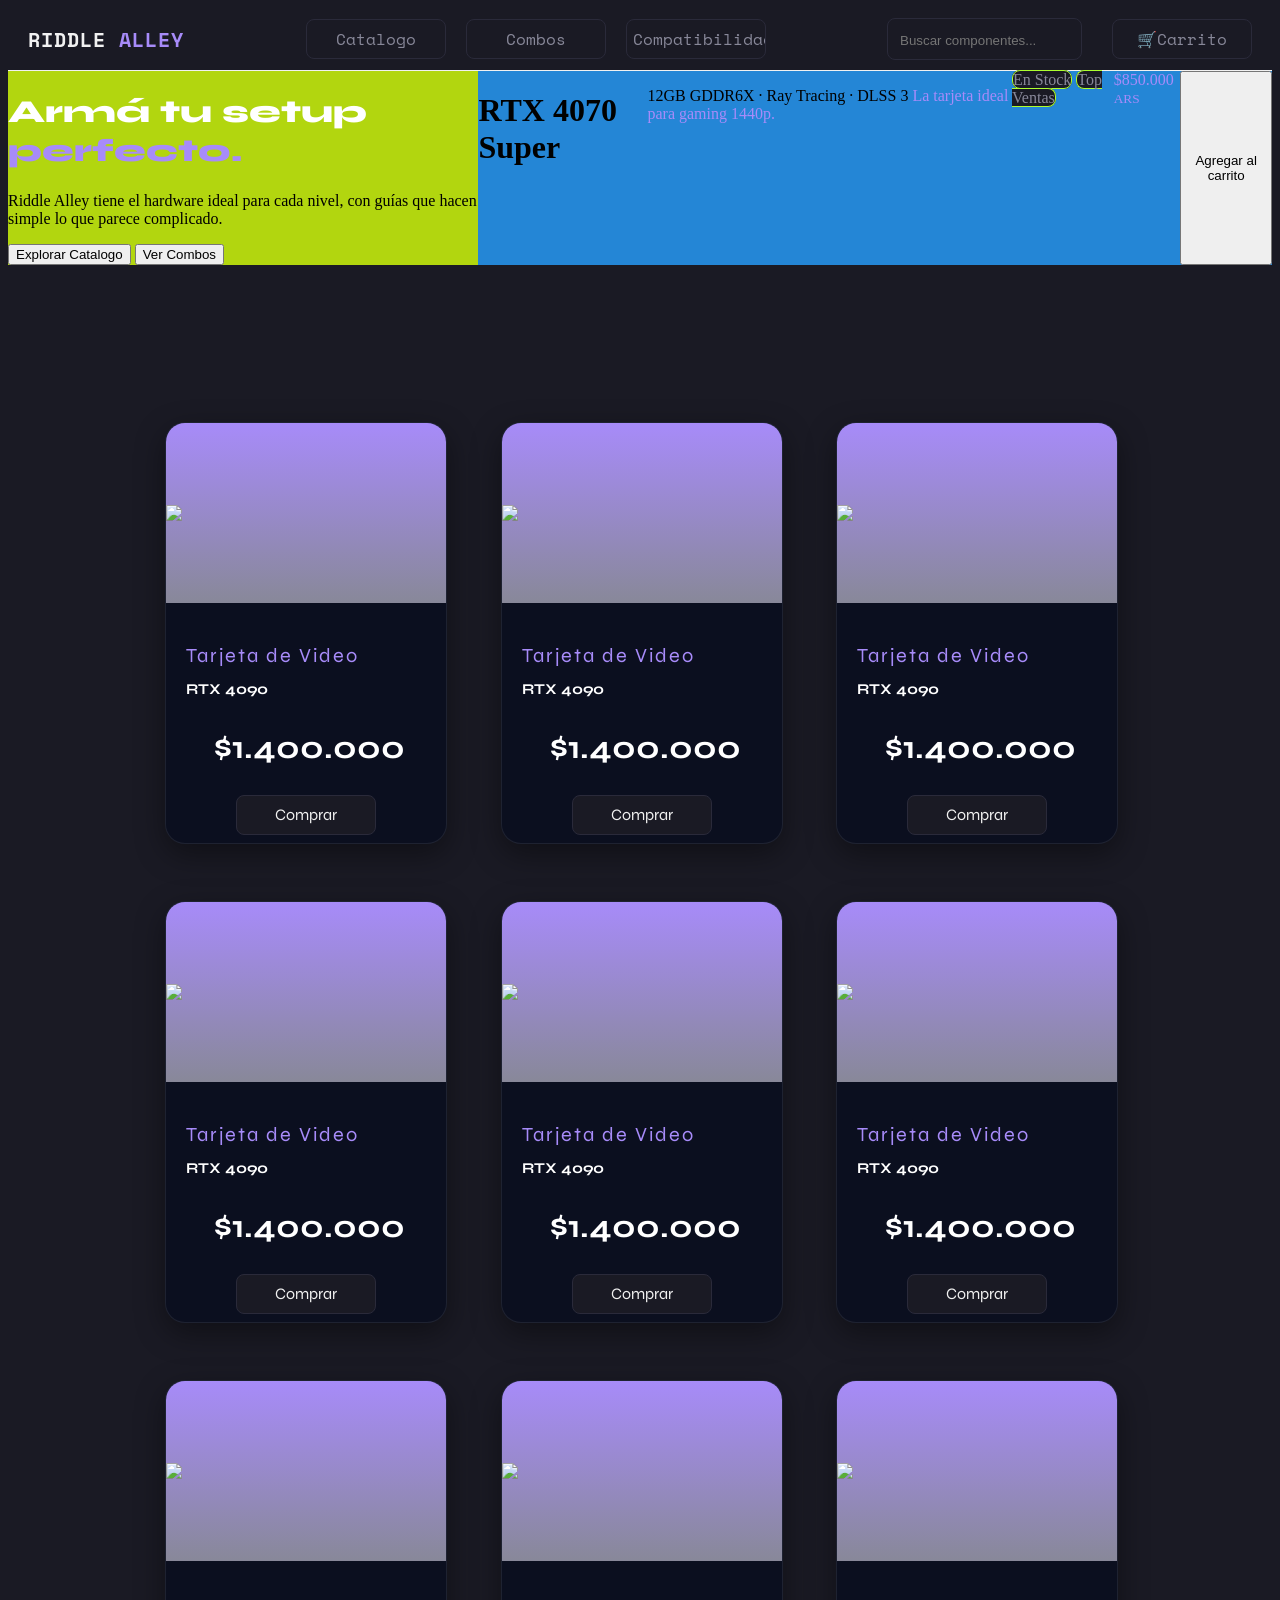
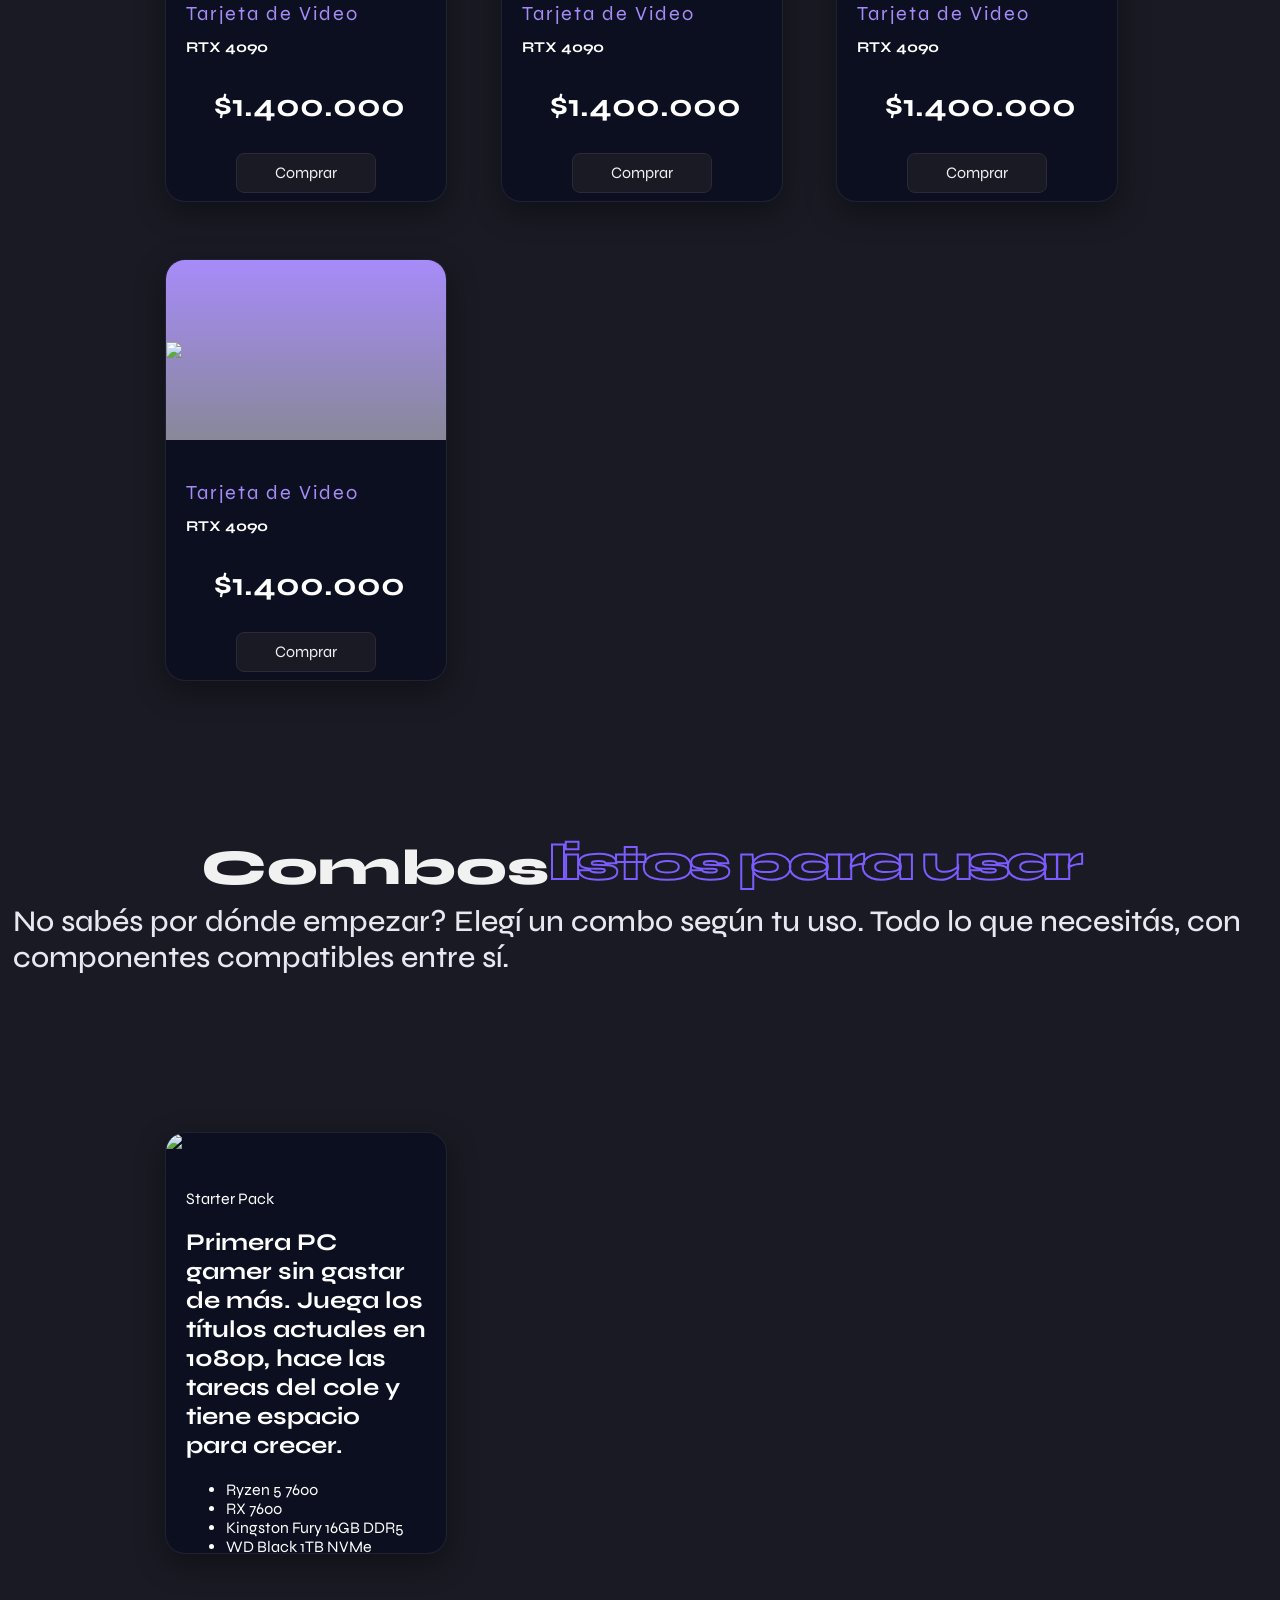
==== index.html @ aa076fbc "Add files via upload" ====
<!DOCTYPE html>
<html lang="en">
<head>
    <meta charset="UTF-8">
    <meta name="viewport" content="width=device-width, initial-scale=1.0">
    <link rel="stylesheet" href="estilos/styles.css">
    <link rel="preconnect" href="https://fonts.googleapis.com">
    <link href="https://fonts.googleapis.com/css2?family=Space+Mono:ital,wght@0,400;0,700;1,400&family=Syne:wght@400;600;700;800&display=swap" rel="stylesheet">
    <title>Riddle Alley</title>
</head>
<body>

<!--LOGO Y NAV BAR-->
<header class="nav-container">
        <div class="logo-container">
            RIDDLE <span>ALLEY</span>
        </div>

<div class="categorias-container">
        <div class="categorias">
            <input type="button" value="Catalogo">
        </div>

        <div class="categorias">
                <input type="button" value="Combos">     
        </div>

        <div class="categorias">
                <input type="button" value="Compatibilidad">     
        </div>
</div>

<div class="nav-right">
        <div class="nav-search">
            <form role="search">
            <input type="search" placeholder="Buscar componentes...">
            </form>  
        </div>
        <button class="carrito-btn">🛒Carrito</button>      
</div>
</header> 


<!--HERO Section-->

<div class="hero-section">
    <div class="texto-izquierda"> 
        <h1>Armá tu setup <span class="transparent">perfecto.</span></h1>
        <p>Riddle Alley tiene el hardware ideal para cada nivel, con guías que hacen simple lo que parece complicado. </p>
        <button>Explorar Catalogo</button>
        <button>Ver Combos</button>
    </div>

    <div class="productos-destacados">
        <h1>RTX 4070 Super</h1>
        <p>12GB GDDR6X · Ray Tracing · DLSS 3
            <span>La tarjeta ideal para gaming 1440p.</span></p>

        <div class="chip-product">
            <span class="chip-verde">En Stock</span>
            <span class="chip-verde">Top Ventas</span>
        </div>

        <div class="precio-tag">
                <span>$850.000 <small>ARS</small>
                </span>
        </div>
        <button>Agregar al carrito</button>
    </div>
</div>


<!--productos-->

<div class="grid">

    <div class="tarjetas"> 
        <div class="product-image"> 
            <img src="../Proyecto frontend/img/unsplashprueba.jpg">
        </div>

        <div class="info">
            <p class="categoria">Tarjeta de Video</p>
            <h2 class="titulo">RTX 4090</h2>
            <p class="precio">$1.400.000</p>
            <div class="btn">
            <button class="comprar">Comprar</button>
            </div>
        </div>
    </div>

     <div class="tarjetas"> 
        <div class="product-image"> 
            <img src="../Proyecto frontend/img/unsplashprueba.jpg">
        </div>

        <div class="info">
            <p class="categoria">Tarjeta de Video</p>
            <h2 class="titulo">RTX 4090</h2>
            <p class="precio">$1.400.000</p>
            <div class="btn">
            <button class="comprar">Comprar</button>
            </div>
        </div>
    </div>

    <div class="tarjetas"> 
        <div class="product-image"> 
            <img src="../Proyecto frontend/img/unsplashprueba.jpg">
        </div>

        <div class="info">
            <p class="categoria">Tarjeta de Video</p>
            <h2 class="titulo">RTX 4090</h2>
            <p class="precio">$1.400.000</p>
            <div class="btn">
            <button class="comprar">Comprar</button>
            </div>
        </div>
    </div>

        <div class="tarjetas"> 
        <div class="product-image"> 
            <img src="../Proyecto frontend/img/unsplashprueba.jpg">
        </div>

        <div class="info">
            <p class="categoria">Tarjeta de Video</p>
            <h2 class="titulo">RTX 4090</h2>
            <p class="precio">$1.400.000</p>
            <div class="btn">
            <button class="comprar">Comprar</button>
            </div>
        </div>
    </div>


        <div class="tarjetas"> 
        <div class="product-image"> 
            <img src="../Proyecto frontend/img/unsplashprueba.jpg">
        </div>

        <div class="info">
            <p class="categoria">Tarjeta de Video</p>
            <h2 class="titulo">RTX 4090</h2>
            <p class="precio">$1.400.000</p>
            <div class="btn">
            <button class="comprar">Comprar</button>
            </div>
        </div>
    </div>

        <div class="tarjetas"> 
        <div class="product-image"> 
            <img src="../Proyecto frontend/img/unsplashprueba.jpg">
        </div>

        <div class="info">
            <p class="categoria">Tarjeta de Video</p>
            <h2 class="titulo">RTX 4090</h2>
            <p class="precio">$1.400.000</p>
            <div class="btn">
            <button class="comprar">Comprar</button>
            </div>
        </div>
    </div>

        <div class="tarjetas"> 
        <div class="product-image"> 
            <img src="../Proyecto frontend/img/unsplashprueba.jpg">
        </div>

        <div class="info">
            <p class="categoria">Tarjeta de Video</p>
            <h2 class="titulo">RTX 4090</h2>
            <p class="precio">$1.400.000</p>
            <div class="btn">
            <button class="comprar">Comprar</button>
            </div>
        </div>
    </div>

        <div class="tarjetas"> 
        <div class="product-image"> 
            <img src="../Proyecto frontend/img/unsplashprueba.jpg">
        </div>

        <div class="info">
            <p class="categoria">Tarjeta de Video</p>
            <h2 class="titulo">RTX 4090</h2>
            <p class="precio">$1.400.000</p>
            <div class="btn">
            <button class="comprar">Comprar</button>
            </div>
        </div>
    </div>

        <div class="tarjetas"> 
        <div class="product-image"> 
            <img src="../Proyecto frontend/img/unsplashprueba.jpg">
        </div>

        <div class="info">
            <p class="categoria">Tarjeta de Video</p>
            <h2 class="titulo">RTX 4090</h2>
            <p class="precio">$1.400.000</p>
            <div class="btn">
            <button class="comprar">Comprar</button>
            </div>
        </div>
    </div>


        <div class="tarjetas"> 
        <div class="product-image"> 
            <img src="../Proyecto frontend/img/unsplashprueba.jpg">
        </div>

        <div class="info">
            <p class="categoria">Tarjeta de Video</p>
            <h2 class="titulo">RTX 4090</h2>
            <p class="precio">$1.400.000</p>
            <div class="btn">
            <button class="comprar">Comprar</button>
            </div>
        </div>
    </div>
</div>

<!--COMBOS-->
<div class="combos-desc">Combos <p class="transparente"> listos para usar </p></div>
        <p class="desc">No sabés por dónde empezar? Elegí un combo según tu uso. Todo lo que necesitás, con componentes compatibles entre sí. </p></div>














<grid class="grid-combos">

<div class="tarjeta-combos">
    
    
    <div class="tarjetas"> 
        <div class="icono"> 
            <img src="../Proyecto frontend/img/unsplashprueba.jpg">
        </div>

        <div class="info">
            <p class="Pack">Starter Pack</p>
            <h2 class="desc-pack">Primera PC gamer sin gastar de más. Juega los títulos actuales en 1080p, hace las tareas del cole y tiene espacio para crecer.</h2>
            <ul class="desc-combo"> 
                <li>Ryzen 5 7600</li>
                <li>RX 7600</li>
                <li>Kingston Fury 16GB DDR5</li>
                <li>WD Black 1TB NVMe</li>
            </ul>
            <p class="precio">$670.000></p>
            <div class="btn">
            <button class="comprar">Comprar</button>
            </div>
        </div>
    </div>

</div>











</grid>



</body>
</html>
---- estilos/styles.css ----
:root{ 
    --fondo: #1a1a24;
    --color-primario: #a78bf9;
    --color-secundario: #f1f1f1;
    --text: #e8e8f0;
    --text-secundario: #888899;
    --font-family: font-family: 'Space Mono', monospace;
    --bordes: #2a2a3a;
}

@import url('https://fonts.googleapis.com/css2?family=Raleway:ital,wght@0,100..900;1,100..900&family=Syne:wght@800&display=swap');


body {
    background-color: var(--fondo);

}

/*LOGO Y NAV BAR */

header {    
    border-bottom: 0.5px solid var(--color-secundario);
}


.nav-container{
    display:flex;
    background-color: var(--fondo);
    justify-content: space-between;
    align-items: center;
    padding: 10px 20px;
    font-family: 'Space Mono', monospace;

}

.logo-container {
    font-family: 'Space Mono', monospace;
    color:var(--color-secundario);
    font-size: 20px;
    font-weight: 700;
    letter-spacing: 0.05em;
}
span{
    color: var(--color-primario);
}

.nav-right{
    display: flex;
    justify-content: space-around; 
    align-items: center;
    gap: 30px
}
.nav-search {
    display: flex;
    align-items: center;
    gap: 8px;
    background: var(--fondo);
    border: 1px solid var(--bordes);
    border-radius: 8px;
    padding: 8px 10px;
}

.nav-search input{
    background:  var(--fondo);
    color: var(--color-secundario);
    outline: none;
    border: none;
}

.nav-search:hover{ 
    border: 1px solid var(--color-primario);
}

.carrito-btn{
    background: var(--fondo);
    border: 1px solid var(--bordes);
    color: var(--text-secundario);
    border-radius: 8px;
    font: var(--font-family);
    width: 140px;
    height: 40px;
}

.carrito-btn:hover{
    border: 1px solid var(--color-primario);
}

.nav-search .carrito-btn {
    display: flex;
    justify-content: space-around; 
    align-items: center;
    gap: 50px;
    margin: 20px;
    flex-wrap: wrap;
    font-size: 20px;
    font-family: 'Franklin Gothic Medium', 'Arial Narrow', Arial, sans-serif;
}

/*CATEGORIAS*/

.categorias-container{
    display: flex;
    gap: 20px;
    justify-content: center;
    width: 30px;
}

.categorias input{
    background: var(--fondo);
    border: 1px solid var(--bordes);
    color: var(--text-secundario);
    border-radius: 8px;
    font: var(--font-family);
    width: 140px;
    height: 40px;
}

.categorias input:hover{ 
    border: 0.5px solid var(--color-primario);
    border-radius: 8px;
}


/*HERO*/
.hero-section{
    display:flex;

}

.texto-izquierda{
    background-color: rgb(178, 214, 15);
    width: 50%;
}

.texto-izquierda h1{ 
    font-family: "syne", sans-serif;
    color: white;
    font-weight: 800;
    font-style: normal;
}


.transparent{
    color: var(--color-primario);
}



.productos-destacados{
    display:flex;
    justify-content: flex-end;
    background-color: rgb(36, 134, 214);
}

.chip-verde{
    border: 1px solid greenyellow;
    background: var(--fondo);
    color: var(--text-secundario);
    border-radius: 8px;
    font: var(--font-family);
    width: 140px;
    height: 40px;

 }



/*PRODUCTOS*/

.grid{
    display: grid;
    grid-template-columns: repeat(auto-fill, minmax(260px, 1fr));
    gap: 57px;
     margin: 140px;
  padding: 17px;
    font-family:  "syne", sans-serif; 
}


.tarjetas {
    width: 280px;
    height: 420px;
    background: #0b0f1f;
    border-radius: 20px;
    overflow: hidden;
    position: relative;
    border: 1px solid rgba(255,255,255,0.08);
    box-shadow: 0 10px 30px rgba(0,0,0,0.4);
}


.product-image {
width: 100%;
    height: 180px;
    display: flex;
    justify-content: center;
    align-items: center;
    background: linear-gradient(to bottom, #a78bf9, #888899);
}

.product-image img {
    width: 400px;
    height: auto;
    object-fit: contain;
    display: block;
}


.info {
    padding: 20px;
    color: white;
}

.categoria {
    font-size: 20px;
    letter-spacing: 2px;
    color: var(--color-primario);
    margin-bottom: 10px;

}

.titulo {
    margin-bottom: 20px;
    font-size: 15px;
  font-weight: 700;
  margin-bottom: 6px;
  line-height: 1.3;
}

.precio {
    font-size: 32px;
    font-weight: bold;
    margin: 28px;
}

.categoria input{  
    display: flex;
    justify-content: center; 
    align-items: center;
    width: 140px;
    height: 40px;
}

.btn{
    display: flex;
    justify-content: center;
}

.comprar{
    background: var(--fondo);
    border: 1px solid var(--bordes);
    color: var(--color-secundario);
    border-radius: 8px;
    font: var(--font-family);
    width: 140px;
    height: 40px;
}

.comprar:hover {
     border: 1px solid var(--color-primario);
     font-size: 20px;
}


/*COMBOS*/

.combos-desc{
    display: flex;
   justify-content: center;
    color: var(--color-secundario);
    font-family: "syne", sans-serif;
    font-weight: 800;
    font-size: 50px;

}

.transparente{
text-transform: lowercase;
    color: transparent; /* relleno transparente */
    -webkit-text-stroke: 2px #7c5cff; /* borde */
    letter-spacing: -4px;
    line-height: 1;
    margin: 0;

}

.desc{
   display: flex;
   justify-content: left;
   margin: 5px;
    color: var(--text);
    font-family: "syne", sans-serif;
    font-weight: 500;
    font-size: 30px;  
}



.grid-combos {
    display: grid;
    grid-template-columns: repeat(auto-fill, minmax(260px, 1fr));
    gap: 57px;
    margin: 140px;
    padding: 17px;
    font-family:  "syne", sans-serif; 
}


.tarjetas-combos{
    display: grid;
    grid-template-columns: repeat(auto-fill, minmax(260px, 1fr));
    gap: 57px;
    margin: 140px;
     padding: 17px;
    font-family:  "syne", sans-serif; 
}

.tarjetas{
        width: 280px;
    height: 420px;
    background: #0b0f1f;
    border-radius: 20px;
    overflow: hidden;
    position: relative;
    border: 1px solid rgba(255,255,255,0.08);
    box-shadow: 0 10px 30px rgba(0,0,0,0.4);
}
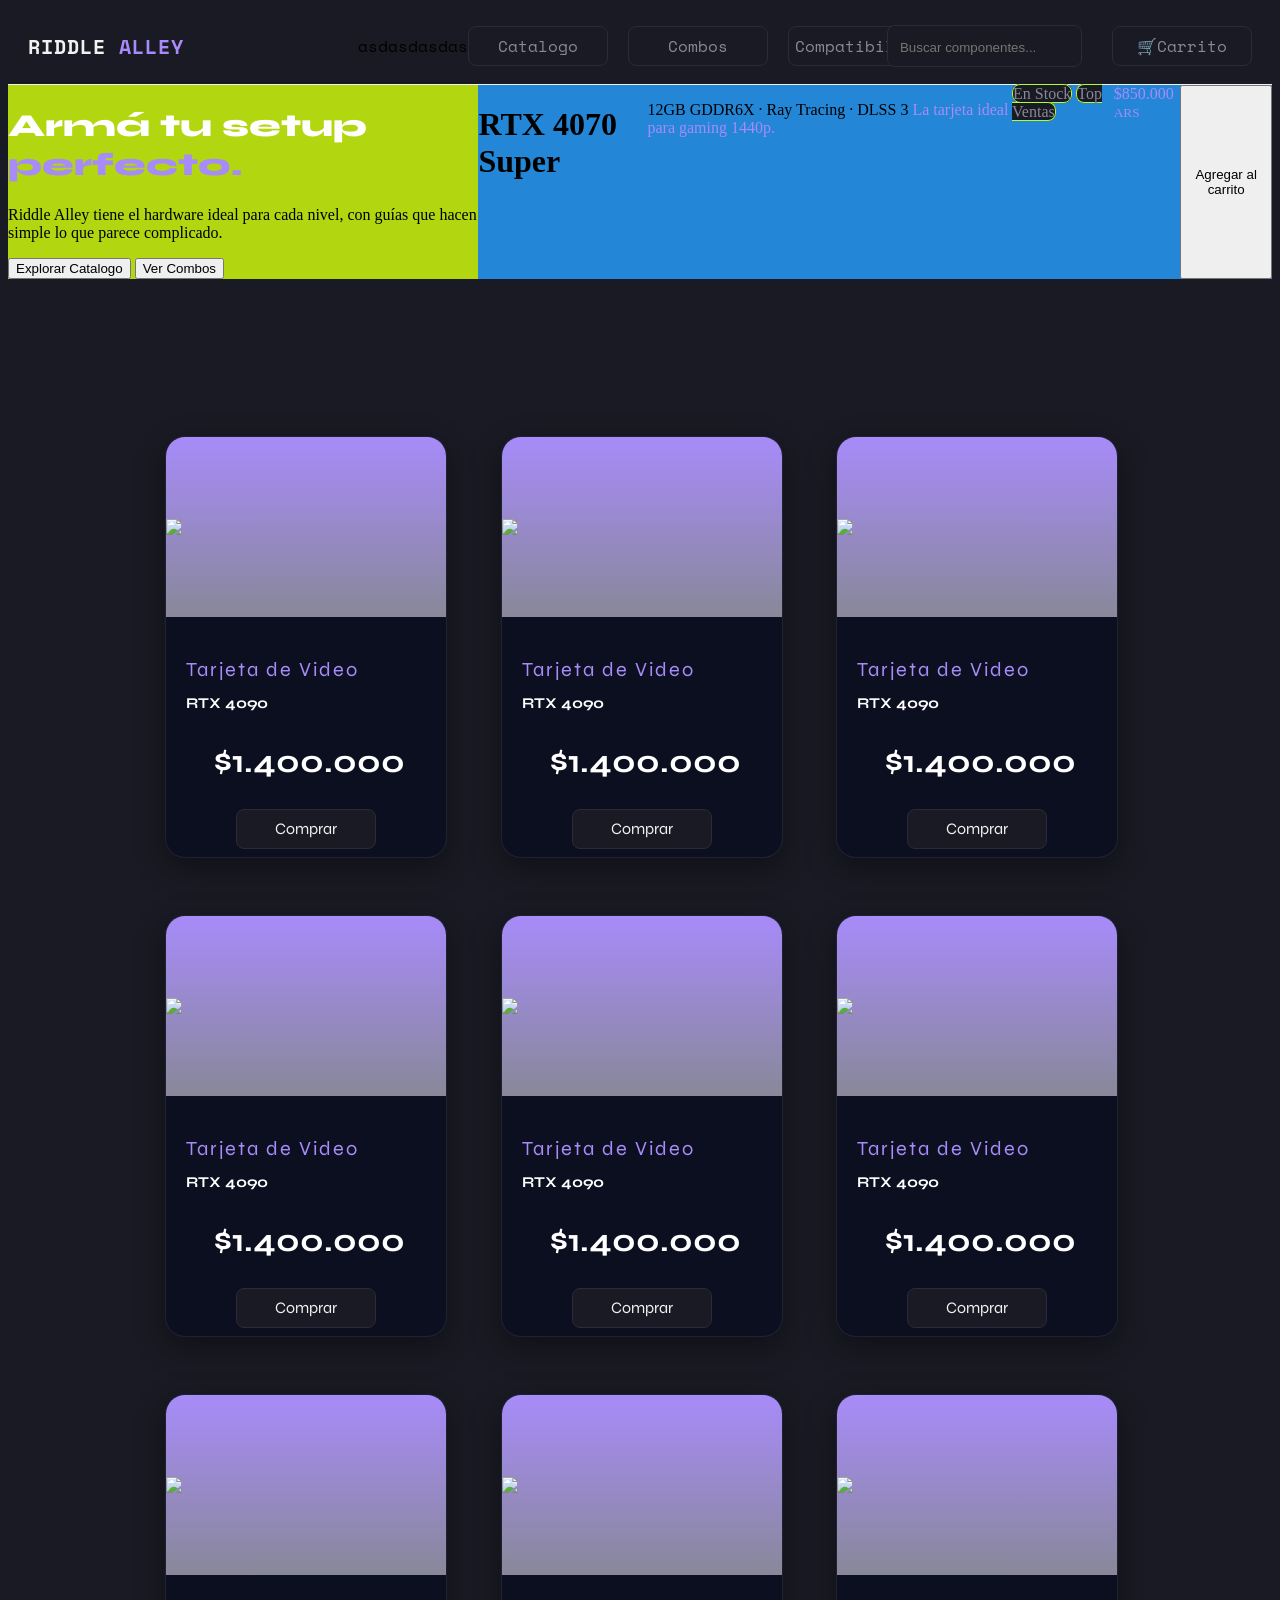
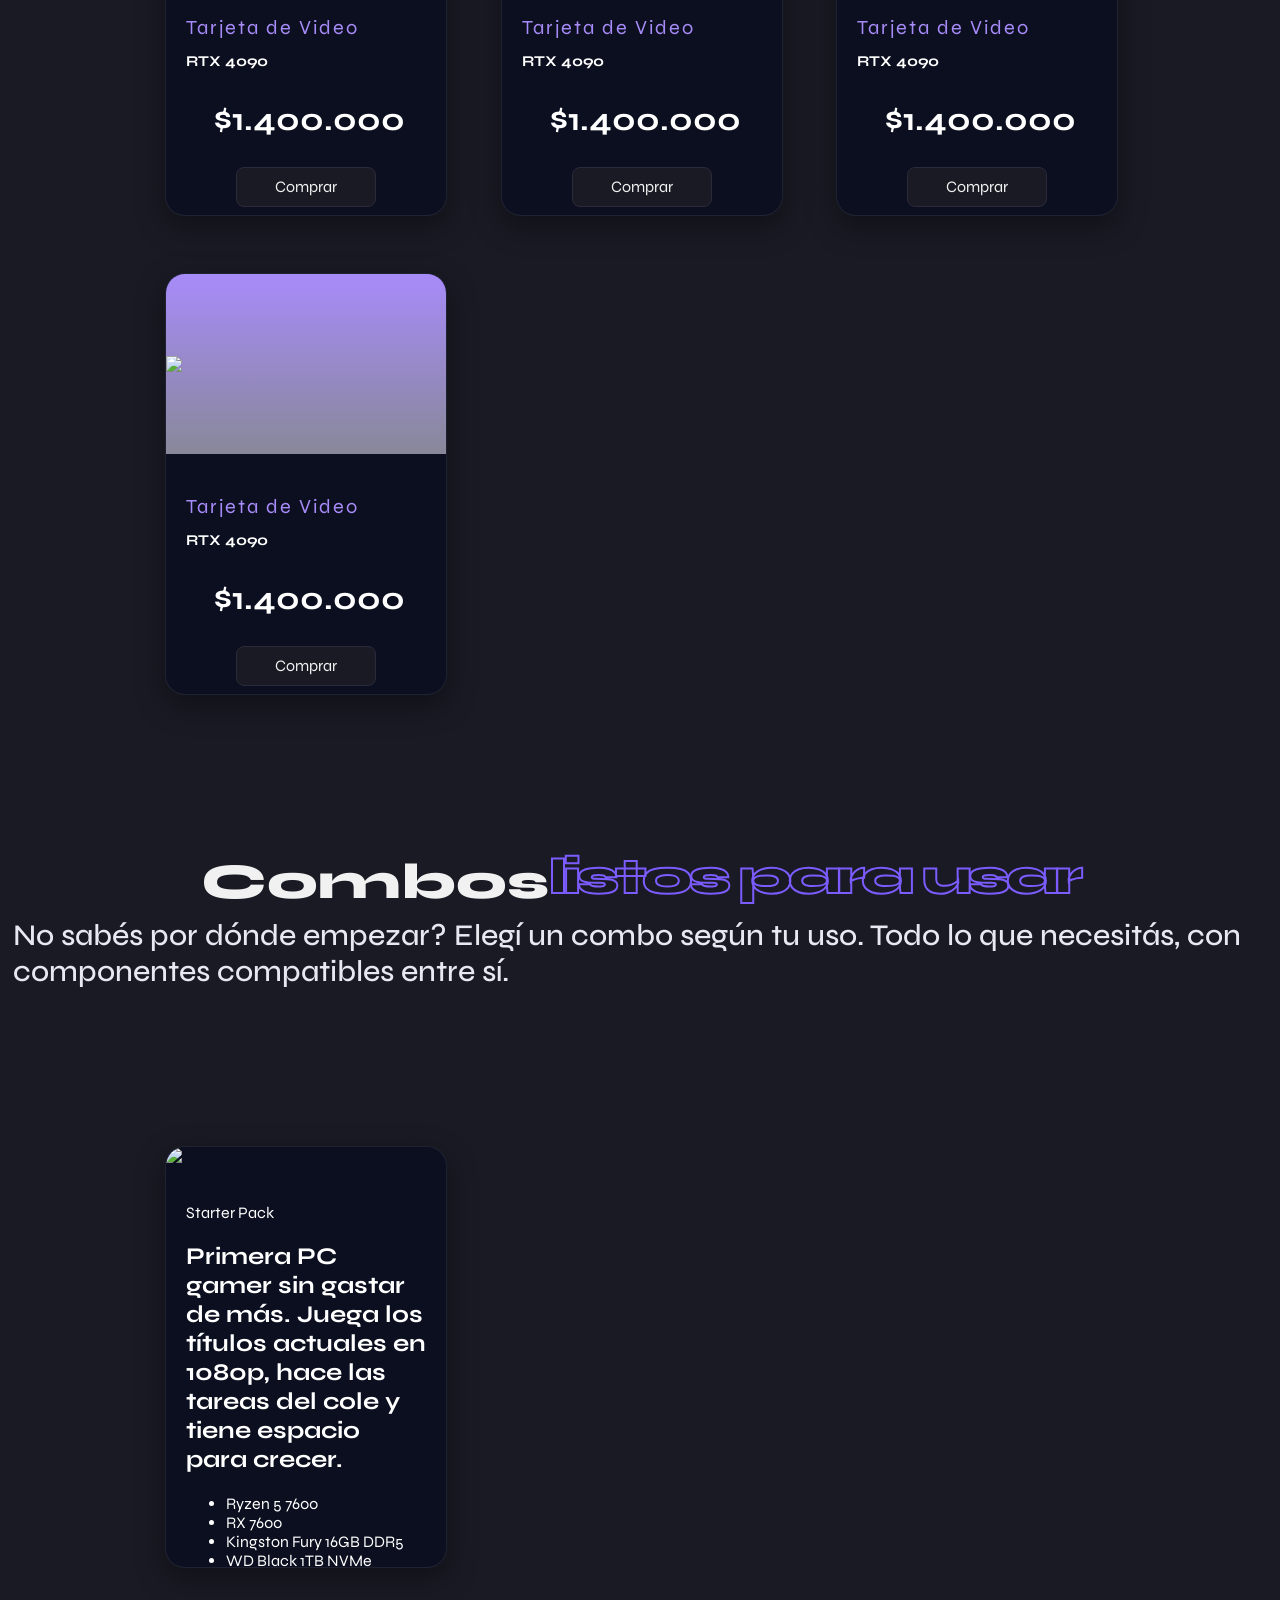
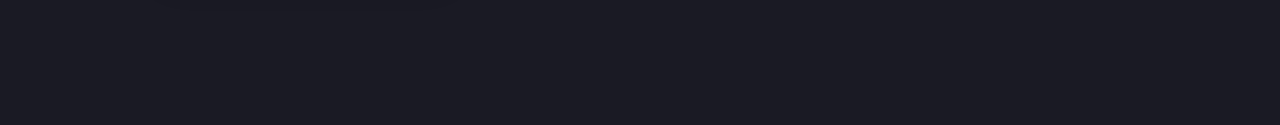
==== commit 39187aa8: "se modifico index.html 9-may" ====
--- a/index.html
+++ b/index.html
@@ -15,7 +15,7 @@
         <div class="logo-container">
             RIDDLE <span>ALLEY</span>
         </div>
-
+<p>asdasdasdasdasd</p>
 <div class="categorias-container">
         <div class="categorias">
             <input type="button" value="Catalogo">
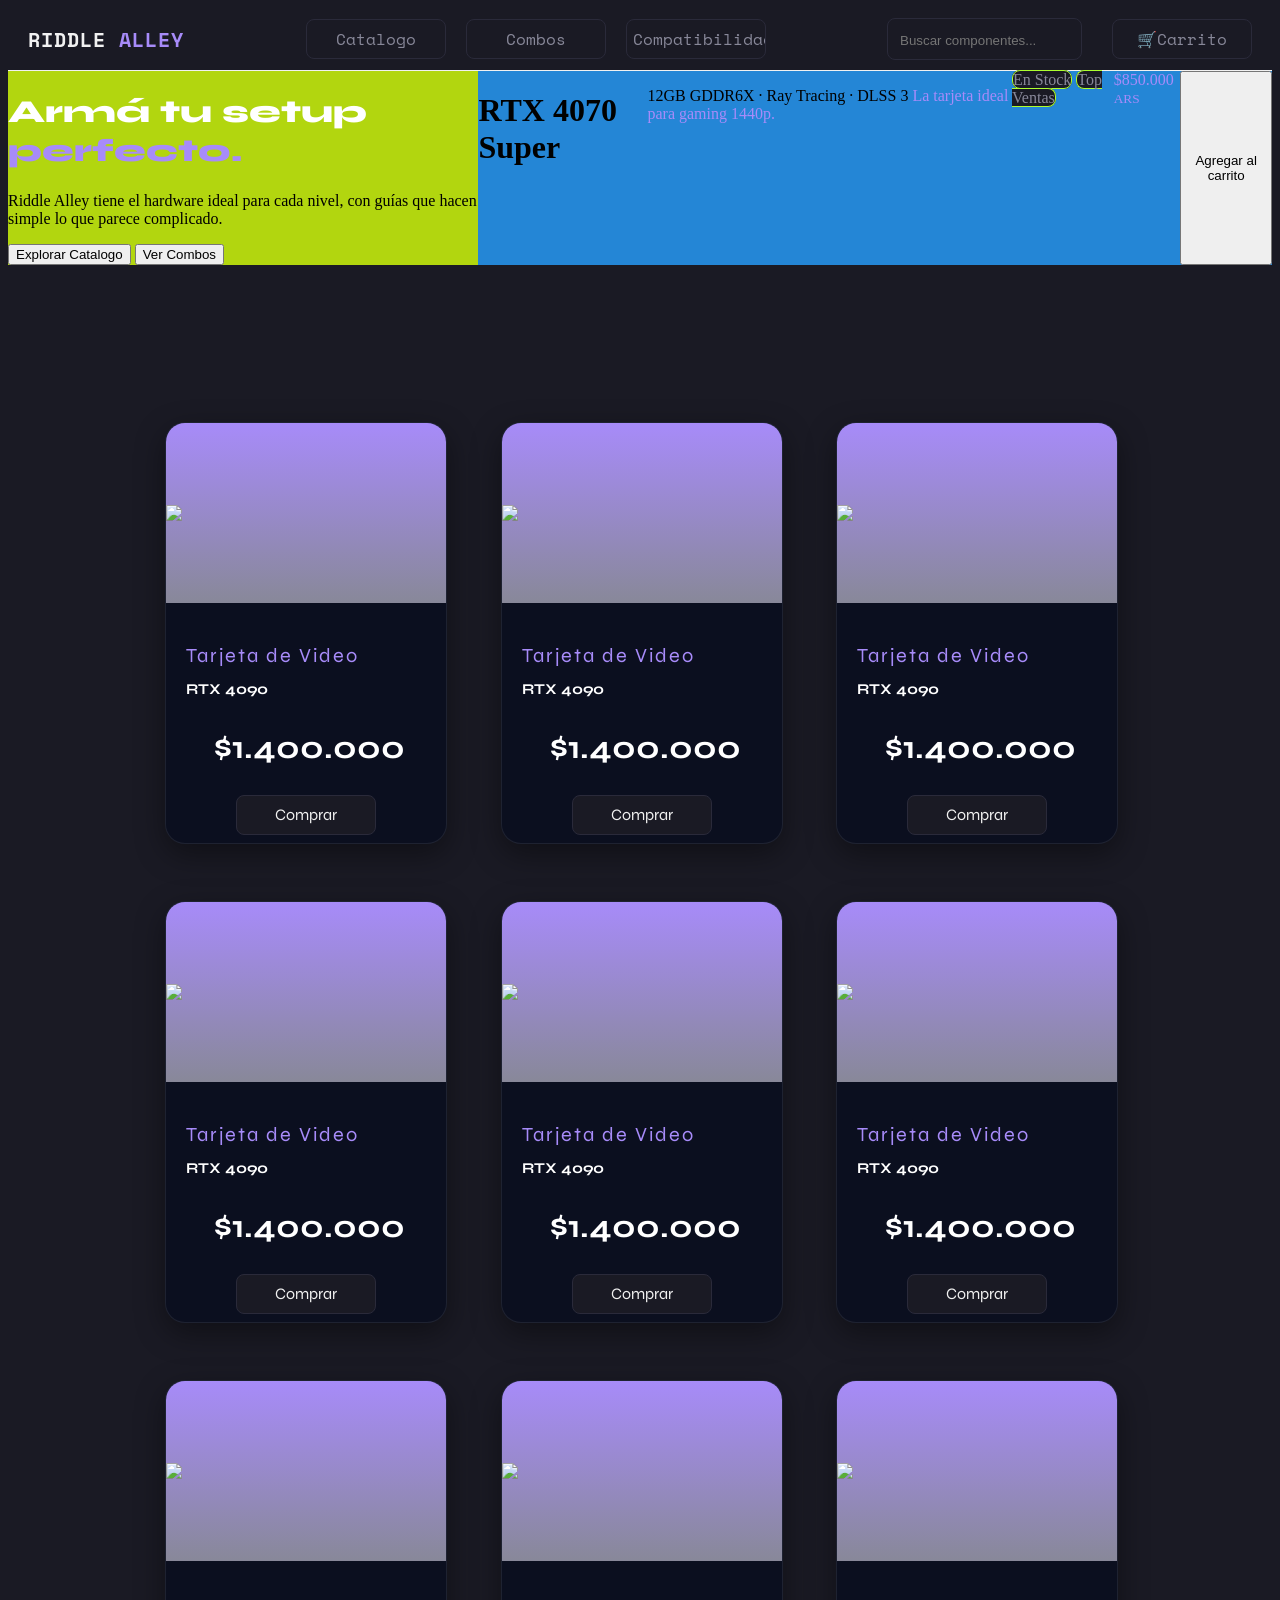
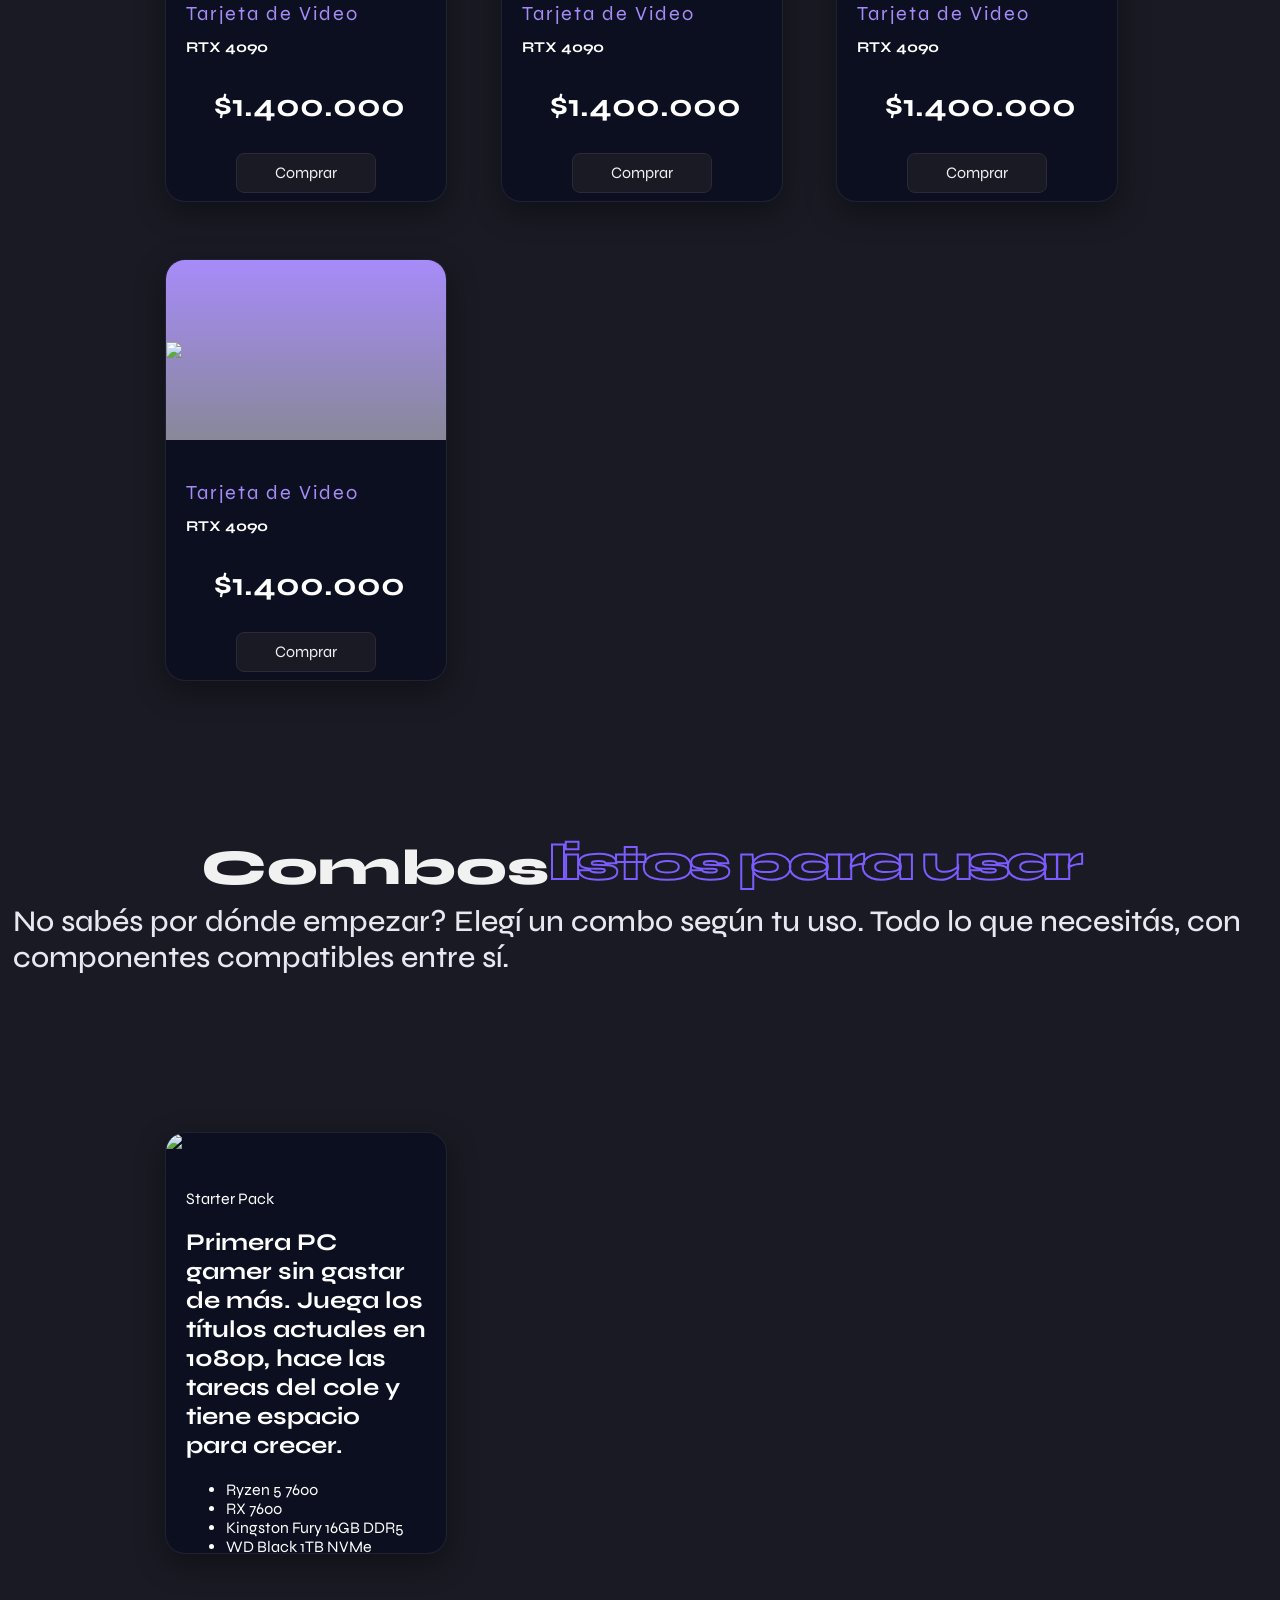
==== commit 64913ae3: "prueba de modificación 9-mayo" ====
--- a/index.html
+++ b/index.html
@@ -15,7 +15,7 @@
         <div class="logo-container">
             RIDDLE <span>ALLEY</span>
         </div>
-<p>asdasdasdasdasd</p>
+
 <div class="categorias-container">
         <div class="categorias">
             <input type="button" value="Catalogo">
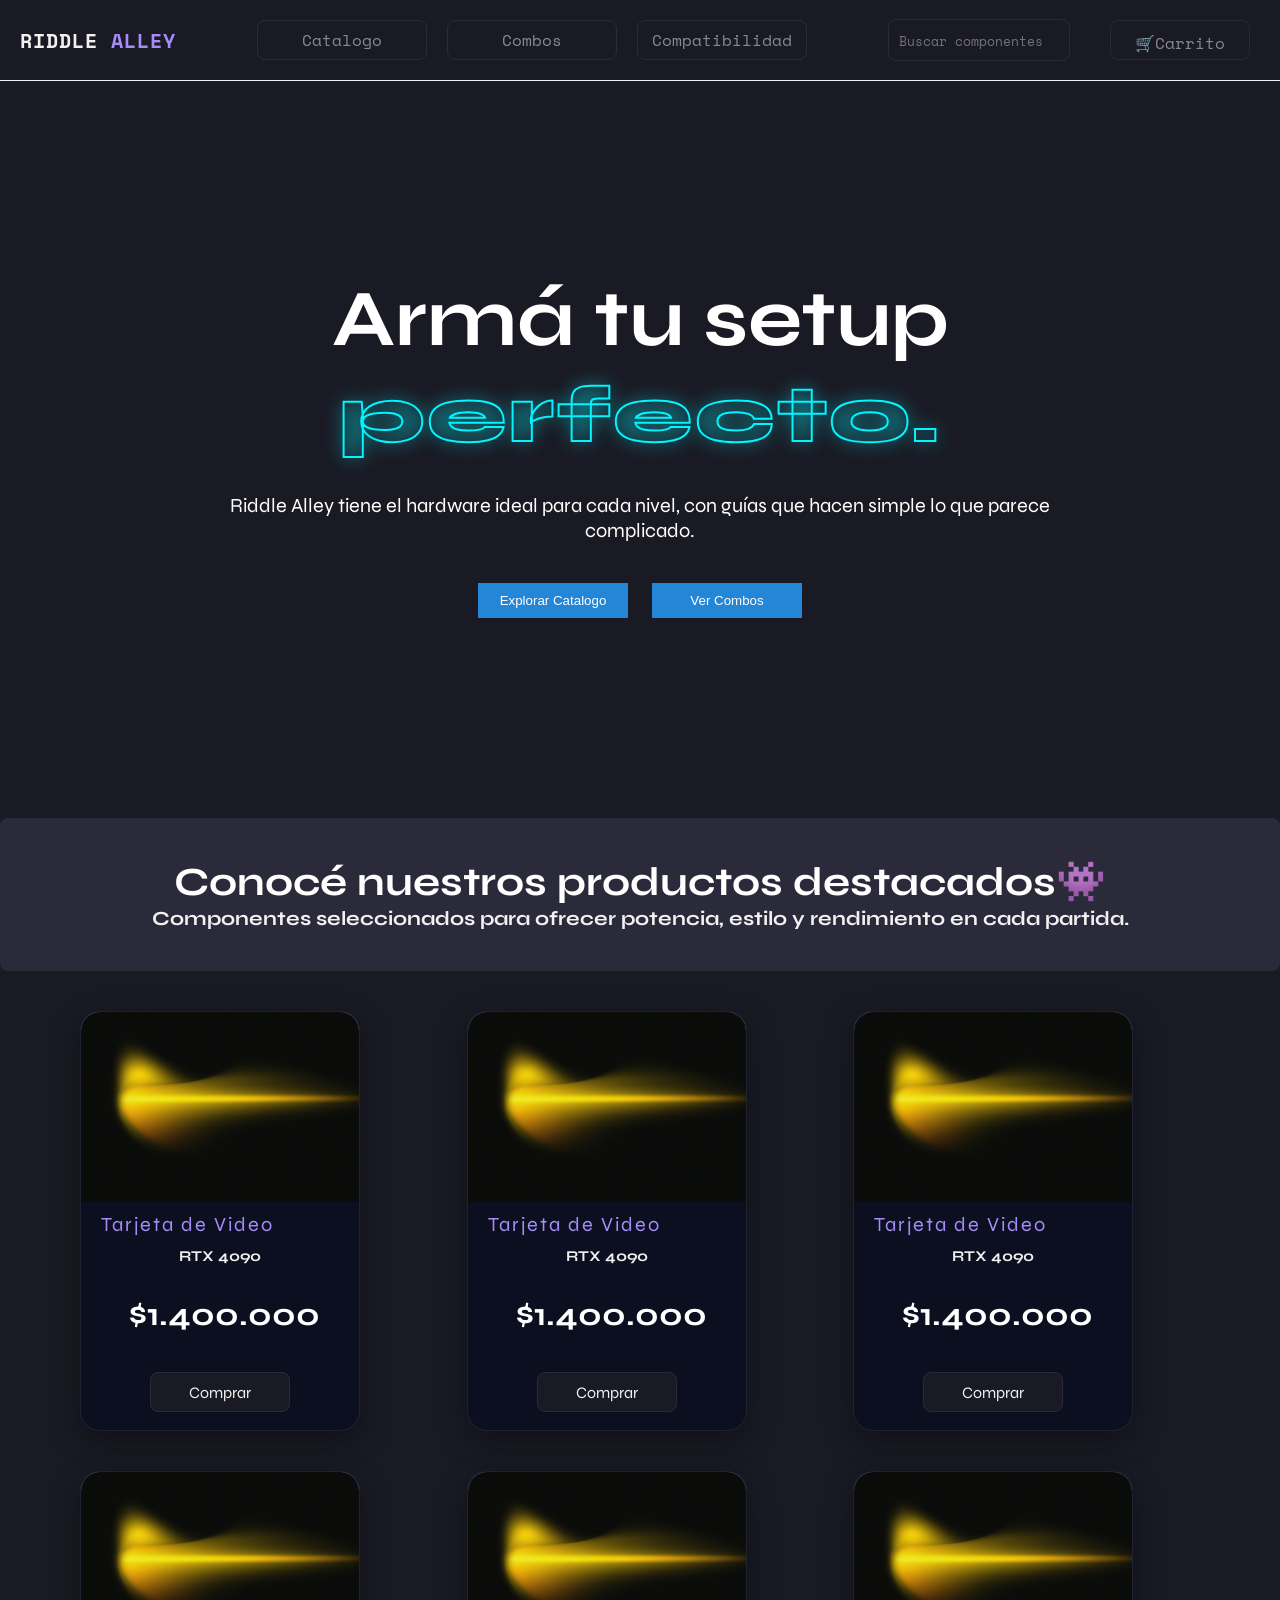
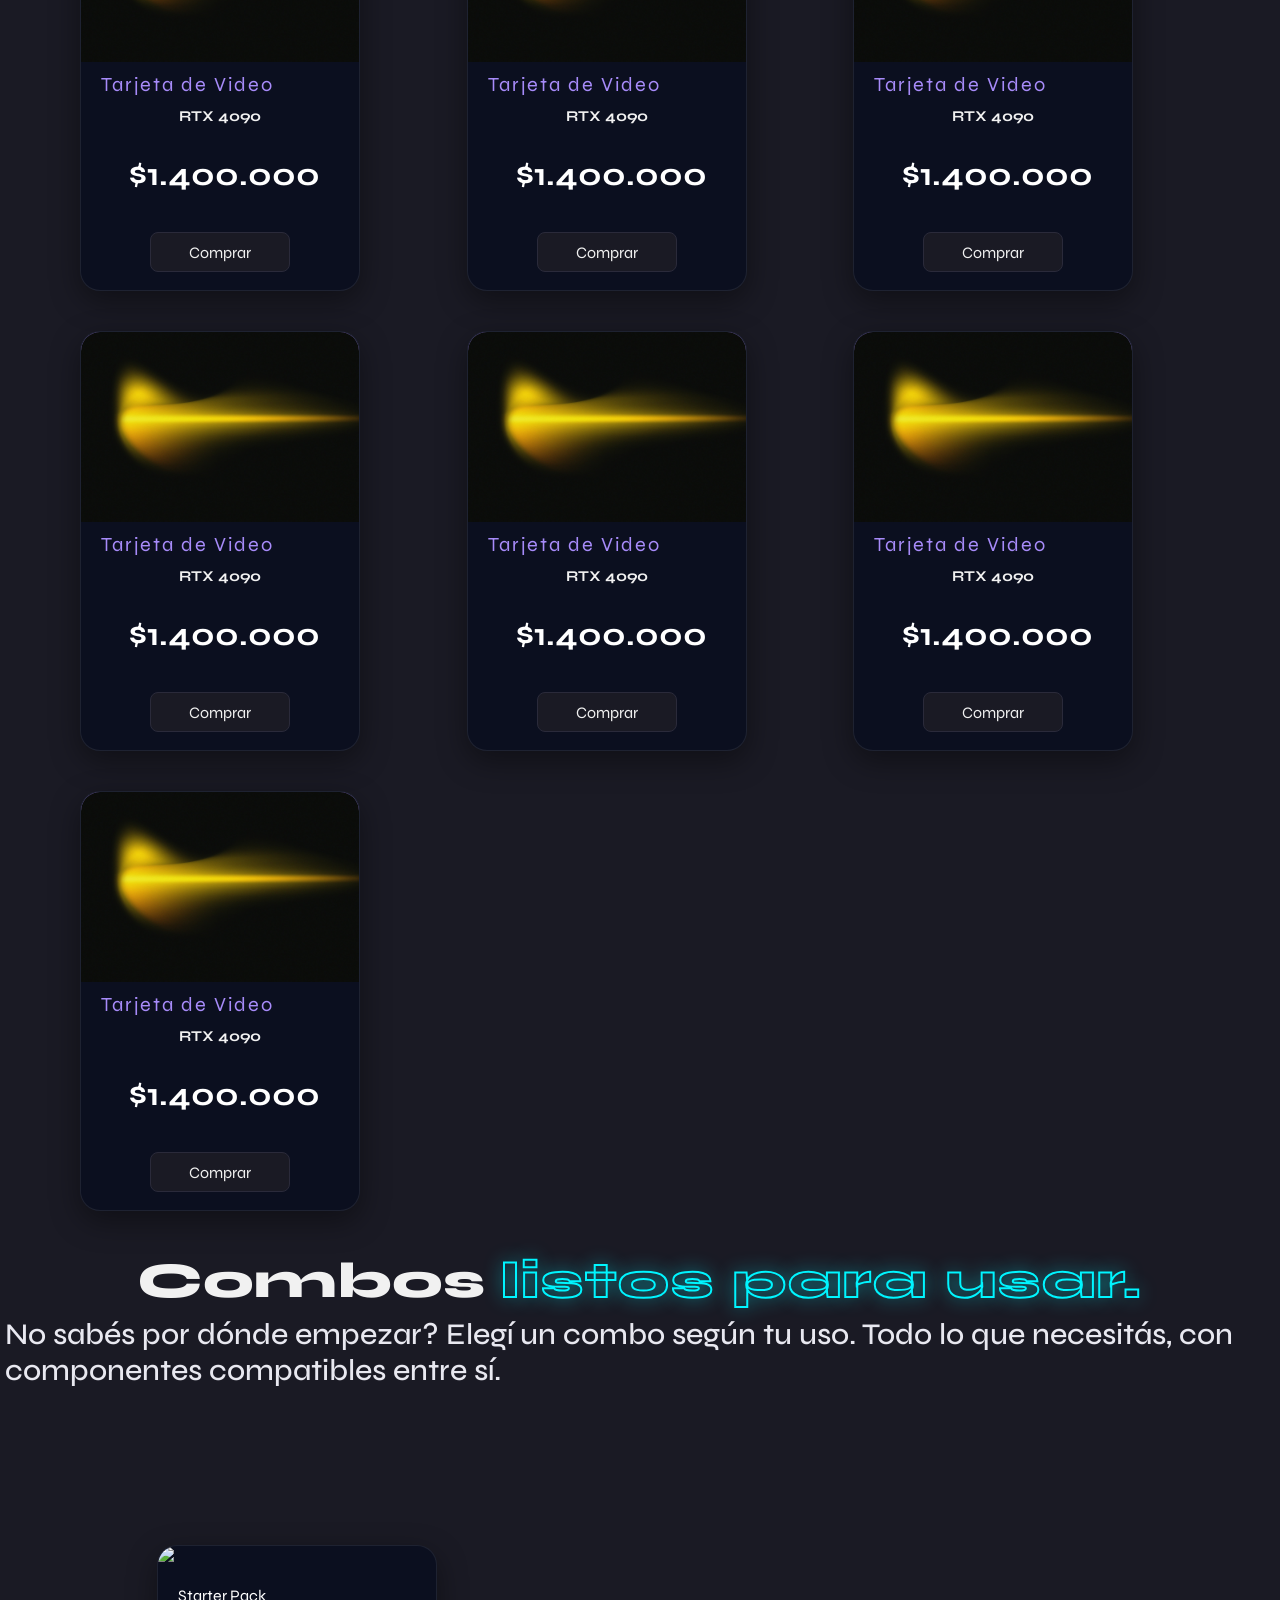
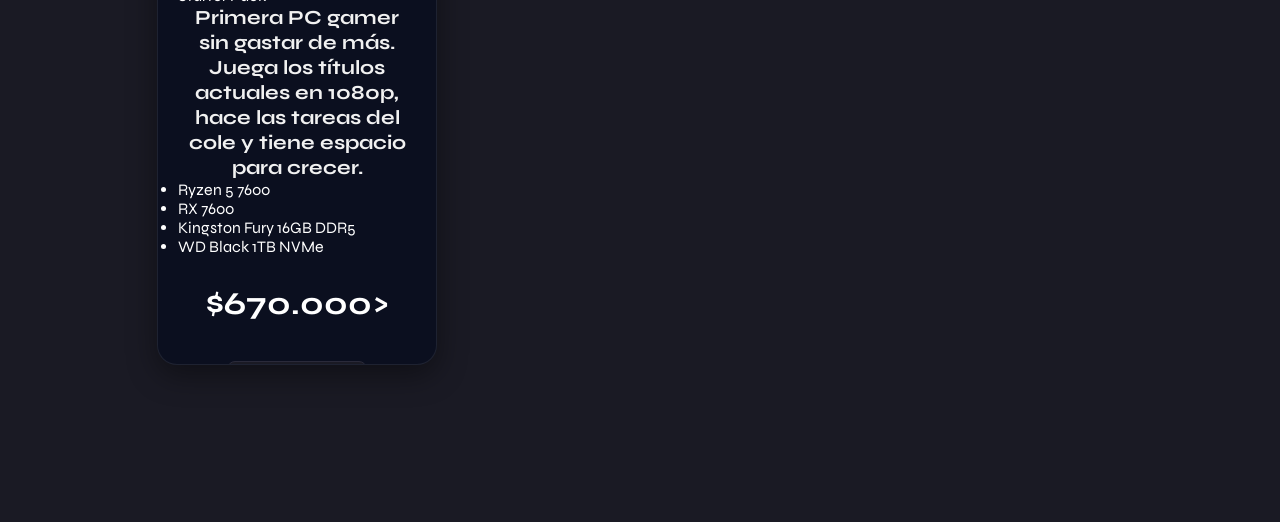
==== commit f2de976b: "cambios realizados el 9-may" ====
--- a/index.html
+++ b/index.html
@@ -13,7 +13,7 @@
 <!--LOGO Y NAV BAR-->
 <header class="nav-container">
         <div class="logo-container">
-            RIDDLE <span>ALLEY</span>
+            RIDDLE <span class="alley">ALLEY</span>
         </div>
 
 <div class="categorias-container">
@@ -44,176 +44,178 @@
 <!--HERO Section-->
 
 <div class="hero-section">
-    <div class="texto-izquierda"> 
-        <h1>Armá tu setup <span class="transparent">perfecto.</span></h1>
-        <p>Riddle Alley tiene el hardware ideal para cada nivel, con guías que hacen simple lo que parece complicado. </p>
-        <button>Explorar Catalogo</button>
-        <button>Ver Combos</button>
-    </div>
-
-    <div class="productos-destacados">
-        <h1>RTX 4070 Super</h1>
-        <p>12GB GDDR6X · Ray Tracing · DLSS 3
-            <span>La tarjeta ideal para gaming 1440p.</span></p>
-
-        <div class="chip-product">
-            <span class="chip-verde">En Stock</span>
-            <span class="chip-verde">Top Ventas</span>
-        </div>
-
-        <div class="precio-tag">
-                <span>$850.000 <small>ARS</small>
-                </span>
-        </div>
-        <button>Agregar al carrito</button>
-    </div>
+
+    <video autoplay muted loop playsinline class="video-fondo">
+        <source src="./img/video-1.mp4" type="video/mp4">
+
+    </div>
+
+    <div class="texto"> 
+        <h1>Armá tu setup <span class="transparente">perfecto.</span></h1>
+        <p class="desc-titulo"><span class="riddlealley">Riddle Alley</span> tiene el hardware ideal para cada nivel, con guías que hacen simple lo que parece complicado. </p>
+            <button>Explorar Catalogo</button>
+            <button>Ver Combos</button>
+    </div>
+
+    <!-- <div class="productos-destacados">
+           
+
+        </div>-->   
 </div>
 
 
 <!--productos-->
+ <div class="titulo-productos-destacados">
+     <div class="productos-destacados">
+        <h1 class="titulo-desc">Conocé nuestros productos destacados👾
+            
+        </h1>
+        <h2>Componentes seleccionados para ofrecer potencia, estilo y rendimiento en cada partida.</h2>
+
+     </div>
+</div>
 
 <div class="grid">
-
-    <div class="tarjetas"> 
-        <div class="product-image"> 
-            <img src="../Proyecto frontend/img/unsplashprueba.jpg">
-        </div>
-
-        <div class="info">
-            <p class="categoria">Tarjeta de Video</p>
-            <h2 class="titulo">RTX 4090</h2>
-            <p class="precio">$1.400.000</p>
-            <div class="btn">
-            <button class="comprar">Comprar</button>
-            </div>
-        </div>
-    </div>
-
-     <div class="tarjetas"> 
-        <div class="product-image"> 
-            <img src="../Proyecto frontend/img/unsplashprueba.jpg">
-        </div>
-
-        <div class="info">
-            <p class="categoria">Tarjeta de Video</p>
-            <h2 class="titulo">RTX 4090</h2>
-            <p class="precio">$1.400.000</p>
-            <div class="btn">
-            <button class="comprar">Comprar</button>
-            </div>
-        </div>
-    </div>
-
-    <div class="tarjetas"> 
-        <div class="product-image"> 
-            <img src="../Proyecto frontend/img/unsplashprueba.jpg">
-        </div>
-
-        <div class="info">
-            <p class="categoria">Tarjeta de Video</p>
-            <h2 class="titulo">RTX 4090</h2>
-            <p class="precio">$1.400.000</p>
-            <div class="btn">
-            <button class="comprar">Comprar</button>
-            </div>
-        </div>
-    </div>
-
-        <div class="tarjetas"> 
-        <div class="product-image"> 
-            <img src="../Proyecto frontend/img/unsplashprueba.jpg">
-        </div>
-
-        <div class="info">
-            <p class="categoria">Tarjeta de Video</p>
-            <h2 class="titulo">RTX 4090</h2>
-            <p class="precio">$1.400.000</p>
-            <div class="btn">
-            <button class="comprar">Comprar</button>
-            </div>
-        </div>
-    </div>
-
-
-        <div class="tarjetas"> 
-        <div class="product-image"> 
-            <img src="../Proyecto frontend/img/unsplashprueba.jpg">
-        </div>
-
-        <div class="info">
-            <p class="categoria">Tarjeta de Video</p>
-            <h2 class="titulo">RTX 4090</h2>
-            <p class="precio">$1.400.000</p>
-            <div class="btn">
-            <button class="comprar">Comprar</button>
-            </div>
-        </div>
-    </div>
-
-        <div class="tarjetas"> 
-        <div class="product-image"> 
-            <img src="../Proyecto frontend/img/unsplashprueba.jpg">
-        </div>
-
-        <div class="info">
-            <p class="categoria">Tarjeta de Video</p>
-            <h2 class="titulo">RTX 4090</h2>
-            <p class="precio">$1.400.000</p>
-            <div class="btn">
-            <button class="comprar">Comprar</button>
-            </div>
-        </div>
-    </div>
-
-        <div class="tarjetas"> 
-        <div class="product-image"> 
-            <img src="../Proyecto frontend/img/unsplashprueba.jpg">
-        </div>
-
-        <div class="info">
-            <p class="categoria">Tarjeta de Video</p>
-            <h2 class="titulo">RTX 4090</h2>
-            <p class="precio">$1.400.000</p>
-            <div class="btn">
-            <button class="comprar">Comprar</button>
-            </div>
-        </div>
-    </div>
-
-        <div class="tarjetas"> 
-        <div class="product-image"> 
-            <img src="../Proyecto frontend/img/unsplashprueba.jpg">
-        </div>
-
-        <div class="info">
-            <p class="categoria">Tarjeta de Video</p>
-            <h2 class="titulo">RTX 4090</h2>
-            <p class="precio">$1.400.000</p>
-            <div class="btn">
-            <button class="comprar">Comprar</button>
-            </div>
-        </div>
-    </div>
-
-        <div class="tarjetas"> 
-        <div class="product-image"> 
-            <img src="../Proyecto frontend/img/unsplashprueba.jpg">
-        </div>
-
-        <div class="info">
-            <p class="categoria">Tarjeta de Video</p>
-            <h2 class="titulo">RTX 4090</h2>
-            <p class="precio">$1.400.000</p>
-            <div class="btn">
-            <button class="comprar">Comprar</button>
-            </div>
-        </div>
-    </div>
-
-
-        <div class="tarjetas"> 
-        <div class="product-image"> 
-            <img src="../Proyecto frontend/img/unsplashprueba.jpg">
+    
+    <div class="tarjetas"> 
+        <div class="product-image"> 
+            <img src="img/unsplashprueba.jpg">
+        </div>
+
+        <div class="info">
+            <p class="categoria">Tarjeta de Video</p>
+            <h2 class="titulo">RTX 4090</h2>
+            <p class="precio">$1.400.000</p>
+            <div class="btn">
+            <button class="comprar">Comprar</button>
+            </div>
+        </div>
+    </div>
+
+    <div class="tarjetas"> 
+        <div class="product-image"> 
+            <img src="img/unsplashprueba.jpg">
+        </div>
+
+        <div class="info">
+            <p class="categoria">Tarjeta de Video</p>
+            <h2 class="titulo">RTX 4090</h2>
+            <p class="precio">$1.400.000</p>
+            <div class="btn">
+            <button class="comprar">Comprar</button>
+            </div>
+        </div>
+    </div>
+
+    <div class="tarjetas"> 
+        <div class="product-image"> 
+            <img src="img/unsplashprueba.jpg">
+        </div>
+
+        <div class="info">
+            <p class="categoria">Tarjeta de Video</p>
+            <h2 class="titulo">RTX 4090</h2>
+            <p class="precio">$1.400.000</p>
+            <div class="btn">
+            <button class="comprar">Comprar</button>
+            </div>
+        </div>
+    </div>
+
+    <div class="tarjetas"> 
+        <div class="product-image"> 
+            <img src="img/unsplashprueba.jpg">
+        </div>
+
+        <div class="info">
+            <p class="categoria">Tarjeta de Video</p>
+            <h2 class="titulo">RTX 4090</h2>
+            <p class="precio">$1.400.000</p>
+            <div class="btn">
+            <button class="comprar">Comprar</button>
+            </div>
+        </div>
+    </div>
+
+    <div class="tarjetas"> 
+        <div class="product-image"> 
+            <img src="img/unsplashprueba.jpg">
+        </div>
+
+        <div class="info">
+            <p class="categoria">Tarjeta de Video</p>
+            <h2 class="titulo">RTX 4090</h2>
+            <p class="precio">$1.400.000</p>
+            <div class="btn">
+            <button class="comprar">Comprar</button>
+            </div>
+        </div>
+    </div>
+
+    <div class="tarjetas"> 
+        <div class="product-image"> 
+            <img src="img/unsplashprueba.jpg">
+        </div>
+
+        <div class="info">
+            <p class="categoria">Tarjeta de Video</p>
+            <h2 class="titulo">RTX 4090</h2>
+            <p class="precio">$1.400.000</p>
+            <div class="btn">
+            <button class="comprar">Comprar</button>
+            </div>
+        </div>
+    </div>
+
+    <div class="tarjetas"> 
+        <div class="product-image"> 
+            <img src="img/unsplashprueba.jpg">
+        </div>
+
+        <div class="info">
+            <p class="categoria">Tarjeta de Video</p>
+            <h2 class="titulo">RTX 4090</h2>
+            <p class="precio">$1.400.000</p>
+            <div class="btn">
+            <button class="comprar">Comprar</button>
+            </div>
+        </div>
+    </div>
+
+    <div class="tarjetas"> 
+        <div class="product-image"> 
+            <img src="img/unsplashprueba.jpg">
+        </div>
+
+        <div class="info">
+            <p class="categoria">Tarjeta de Video</p>
+            <h2 class="titulo">RTX 4090</h2>
+            <p class="precio">$1.400.000</p>
+            <div class="btn">
+            <button class="comprar">Comprar</button>
+            </div>
+        </div>
+    </div>
+
+    <div class="tarjetas"> 
+        <div class="product-image"> 
+            <img src="img/unsplashprueba.jpg">
+        </div>
+
+        <div class="info">
+            <p class="categoria">Tarjeta de Video</p>
+            <h2 class="titulo">RTX 4090</h2>
+            <p class="precio">$1.400.000</p>
+            <div class="btn">
+            <button class="comprar">Comprar</button>
+            </div>
+        </div>
+    </div>
+
+
+    <div class="tarjetas"> 
+        <div class="product-image"> 
+            <img src="img/unsplashprueba.jpg">
         </div>
 
         <div class="info">
@@ -228,7 +230,9 @@
 </div>
 
 <!--COMBOS-->
-<div class="combos-desc">Combos <p class="transparente"> listos para usar </p></div>
+<div class="combos-desc">
+        <p>Combos <span class="transparente">listos para usar.</span></p>
+</div>
         <p class="desc">No sabés por dónde empezar? Elegí un combo según tu uso. Todo lo que necesitás, con componentes compatibles entre sí. </p></div>
 
 
--- a/estilos/styles.css
+++ b/estilos/styles.css
@@ -10,10 +10,13 @@
 
 @import url('https://fonts.googleapis.com/css2?family=Raleway:ital,wght@0,100..900;1,100..900&family=Syne:wght@800&display=swap');
 
-
+* {
+    margin: 0;
+    padding: 0;
+    box-sizing: border-box;
+}
 body {
     background-color: var(--fondo);
-
 }
 
 /*LOGO Y NAV BAR */
@@ -40,7 +43,7 @@
     font-weight: 700;
     letter-spacing: 0.05em;
 }
-span{
+.alley{
     color: var(--color-primario);
 }
 
@@ -63,6 +66,8 @@
 .nav-search input{
     background:  var(--fondo);
     color: var(--color-secundario);
+    font: var(--font-family);
+    font-size: small;
     outline: none;
     border: none;
 }
@@ -93,7 +98,7 @@
     margin: 20px;
     flex-wrap: wrap;
     font-size: 20px;
-    font-family: 'Franklin Gothic Medium', 'Arial Narrow', Arial, sans-serif;
+  font: var(--font-family);
 }
 
 /*CATEGORIAS*/
@@ -111,7 +116,7 @@
     color: var(--text-secundario);
     border-radius: 8px;
     font: var(--font-family);
-    width: 140px;
+    width: 170px;
     height: 40px;
 }
 
@@ -123,57 +128,99 @@
 
 /*HERO*/
 .hero-section{
-    display:flex;
-
-}
-
-.texto-izquierda{
-    background-color: rgb(178, 214, 15);
-    width: 50%;
-}
-
-.texto-izquierda h1{ 
+    display: flex;
+    justify-content: center;
+    align-items: center;
+
+}
+
+.video-fondo{
+    position: absolute;
+    top: 0;
+    left: 0;
+    width: 100%;
+    height: 80%;
+    object-fit: cover;
+    z-index: -1;
+}
+
+.texto{
+    width: 100%;
+    padding: 190px;
+    text-align: center;
+    box-sizing: border-box;   /* evita que el padding rompa el ancho */
+}
+
+
+h1{
     font-family: "syne", sans-serif;
     color: white;
+    font-size: 80px;
+    font-style: normal;
+}
+
+.transparente{
+    color: transparent !important;
+    -webkit-text-stroke: 2px #00F5FF;
     font-weight: 800;
+    letter-spacing: 2px;
+    text-shadow: 0 0 20px rgba(0, 245, 255, 0.4);
+}
+
+
+.desc-titulo{
+    font-family: "syne", sans-serif;
+    color: white;
+    margin: 30px;
+    font-size: 20px;
     font-style: normal;
 }
 
 
-.transparent{
-    color: var(--color-primario);
-}
-
-
-
-.productos-destacados{
-    display:flex;
-    justify-content: flex-end;
+
+button{
+    width: 150px;
     background-color: rgb(36, 134, 214);
-}
-
-.chip-verde{
-    border: 1px solid greenyellow;
-    background: var(--fondo);
-    color: var(--text-secundario);
-    border-radius: 8px;
-    font: var(--font-family);
-    width: 140px;
-    height: 40px;
-
- }
+    margin: 10px;
+    padding: 10px;
+    border: none;
+    color: white;
+    cursor: pointer;
+}
+
+
 
 
 
 /*PRODUCTOS*/
+.titulo-productos-destacados{
+    display: flex;
+    justify-content: center;
+    align-items: center;
+    background-color: var(--bordes);
+    border-radius: 8px;
+    padding: 40px 0;
+}
+
+.titulo-desc{
+    font-size: 40px;
+    text-align: center;
+}
+
+h2{
+    font-size: 20px;
+    color: var(--color-secundario);
+    font-family: "syne", sans-serif;
+    text-align: center;
+}
 
 .grid{
     display: grid;
     grid-template-columns: repeat(auto-fill, minmax(260px, 1fr));
-    gap: 57px;
-     margin: 140px;
-  padding: 17px;
-    font-family:  "syne", sans-serif; 
+    gap: 40px;
+    margin: 40px 80px;
+    padding: 0;
+    font-family: "syne", sans-serif;
 }
 
 
@@ -190,7 +237,7 @@
 
 
 .product-image {
-width: 100%;
+    width: 100%;
     height: 180px;
     display: flex;
     justify-content: center;
@@ -274,15 +321,6 @@
 
 }
 
-.transparente{
-text-transform: lowercase;
-    color: transparent; /* relleno transparente */
-    -webkit-text-stroke: 2px #7c5cff; /* borde */
-    letter-spacing: -4px;
-    line-height: 1;
-    margin: 0;
-
-}
 
 .desc{
    display: flex;
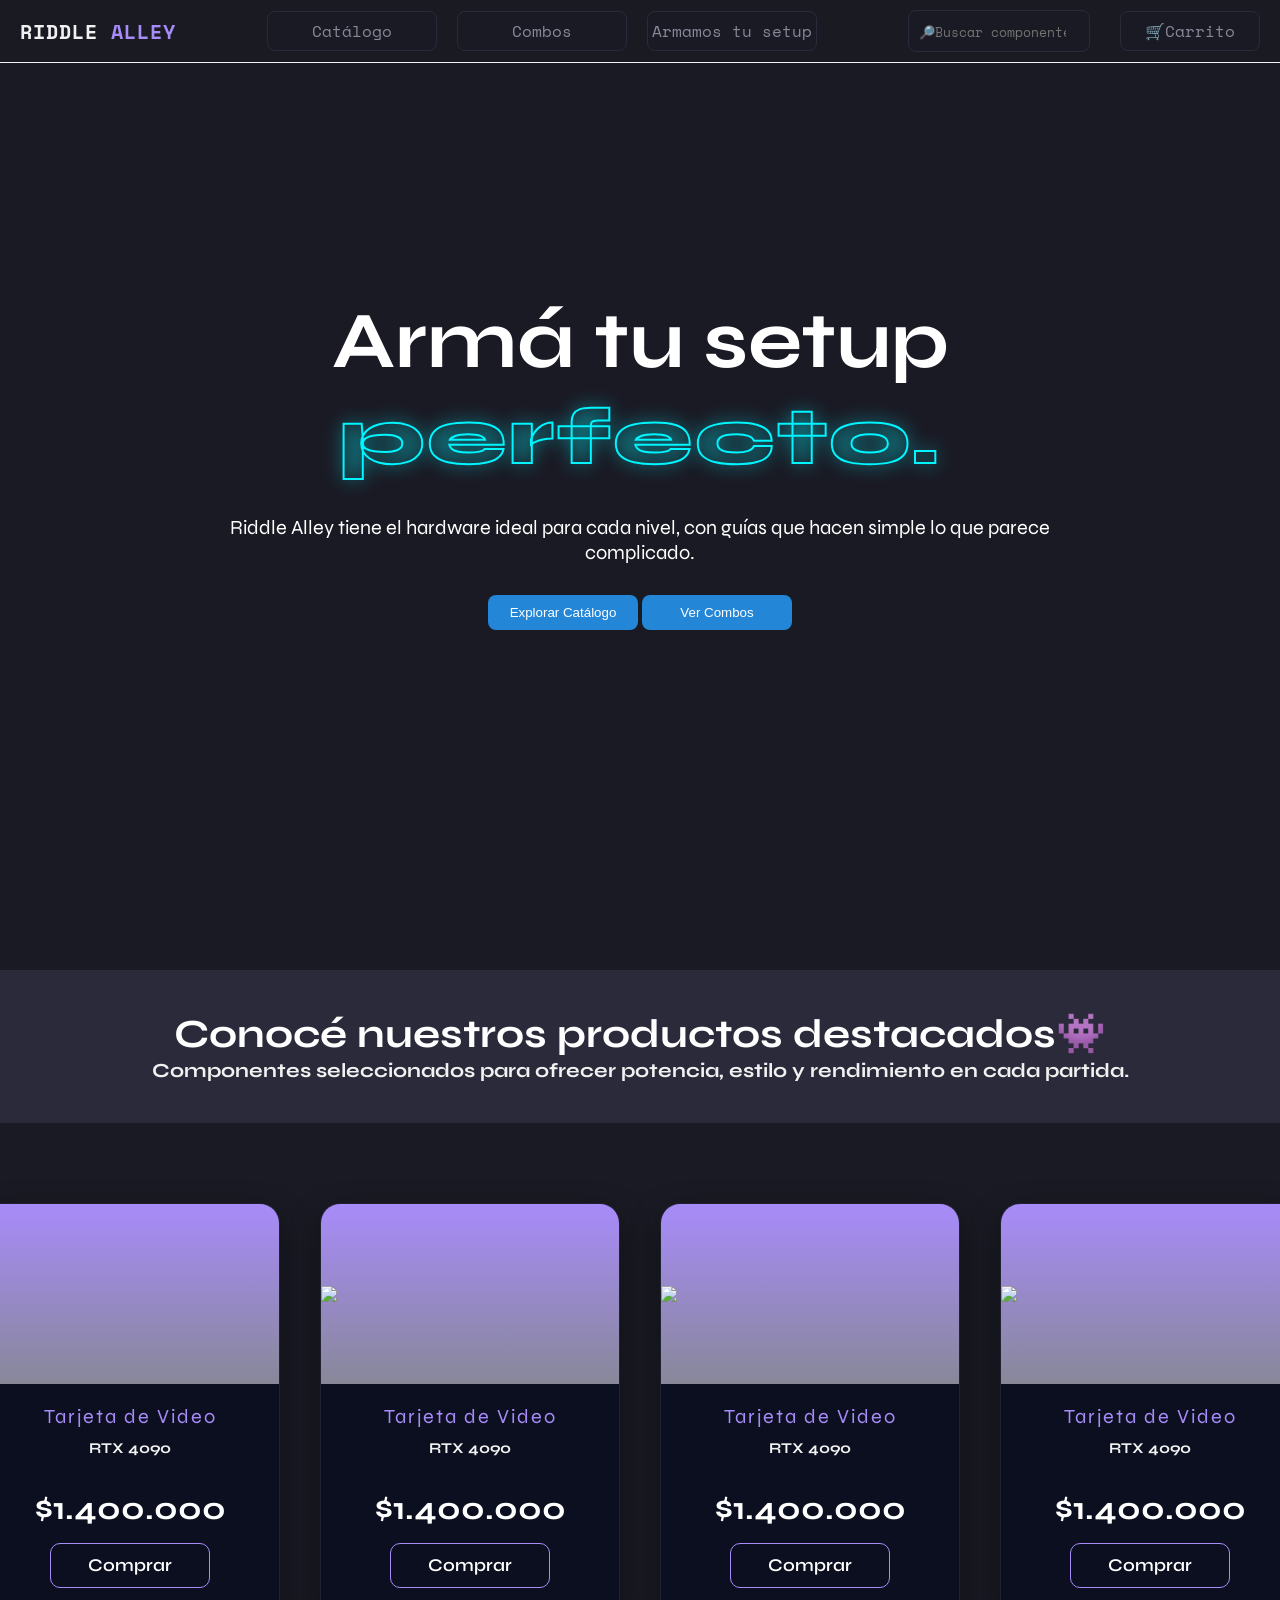
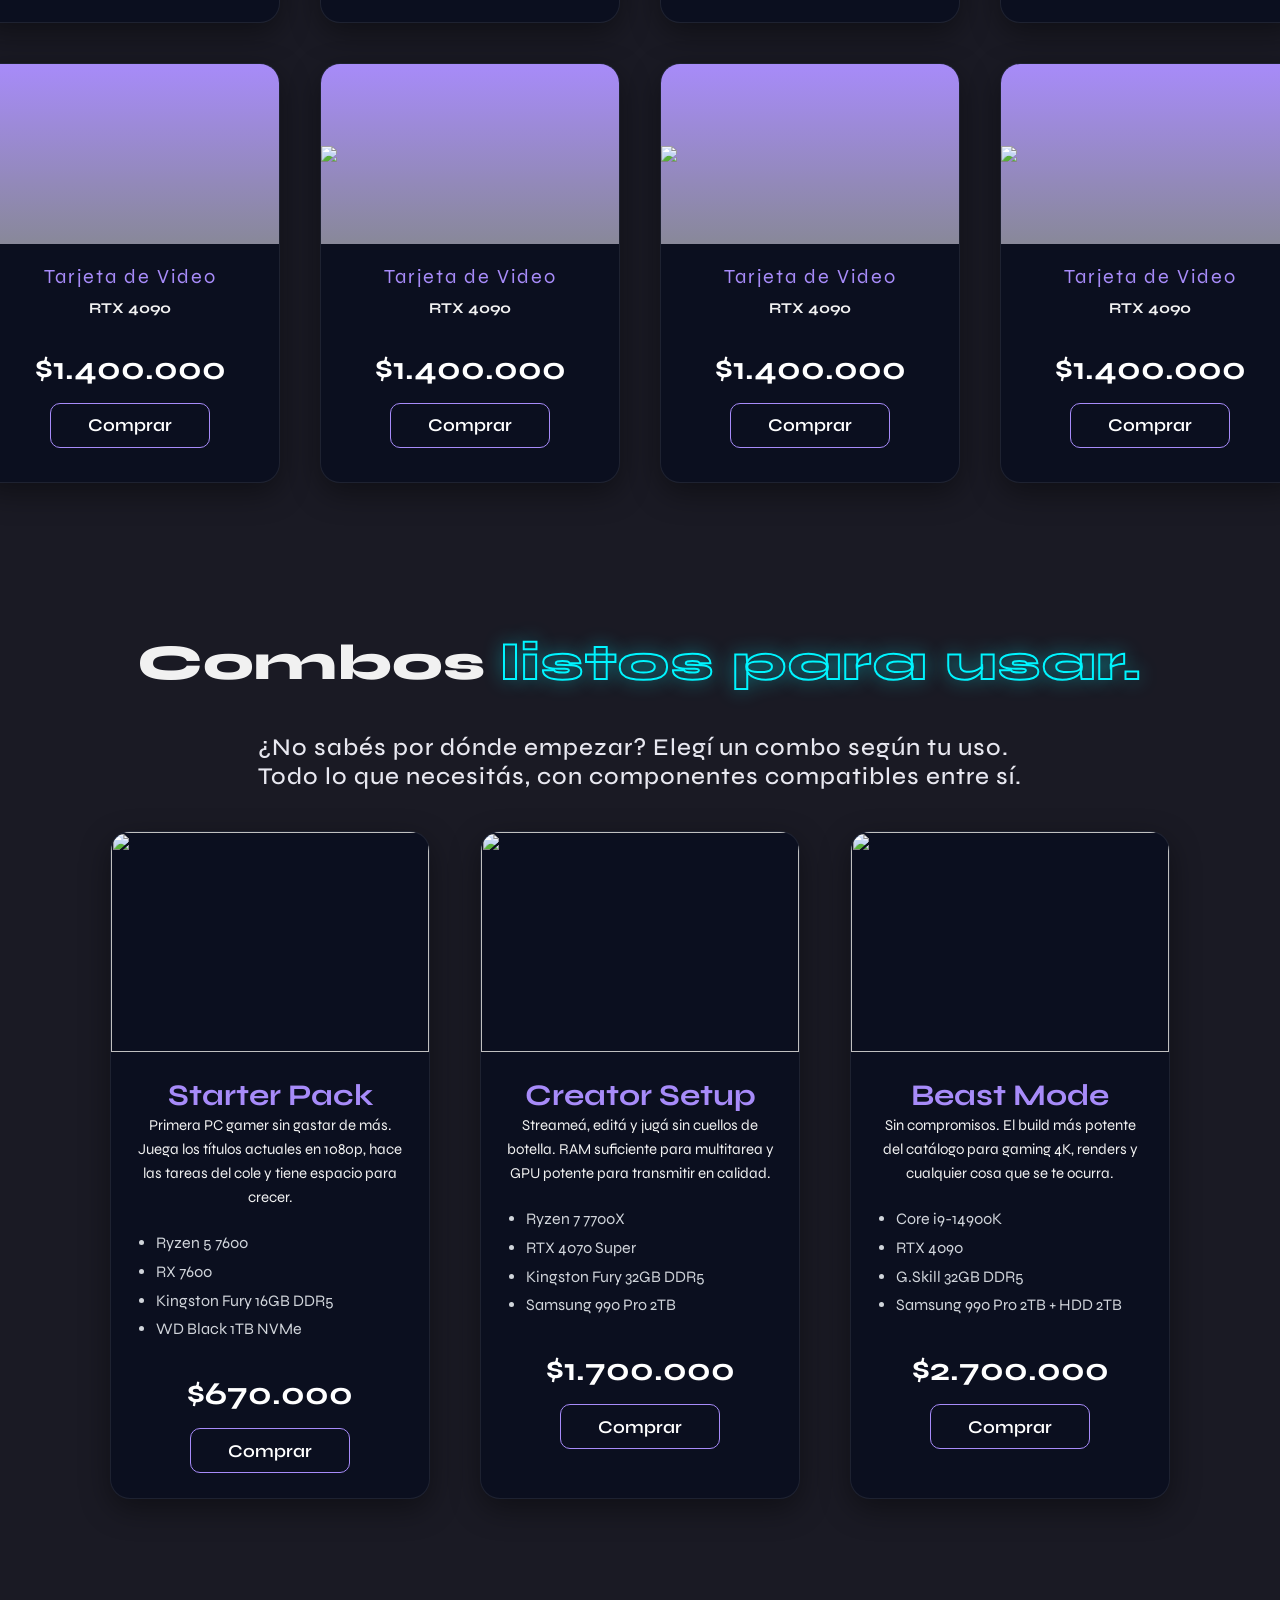
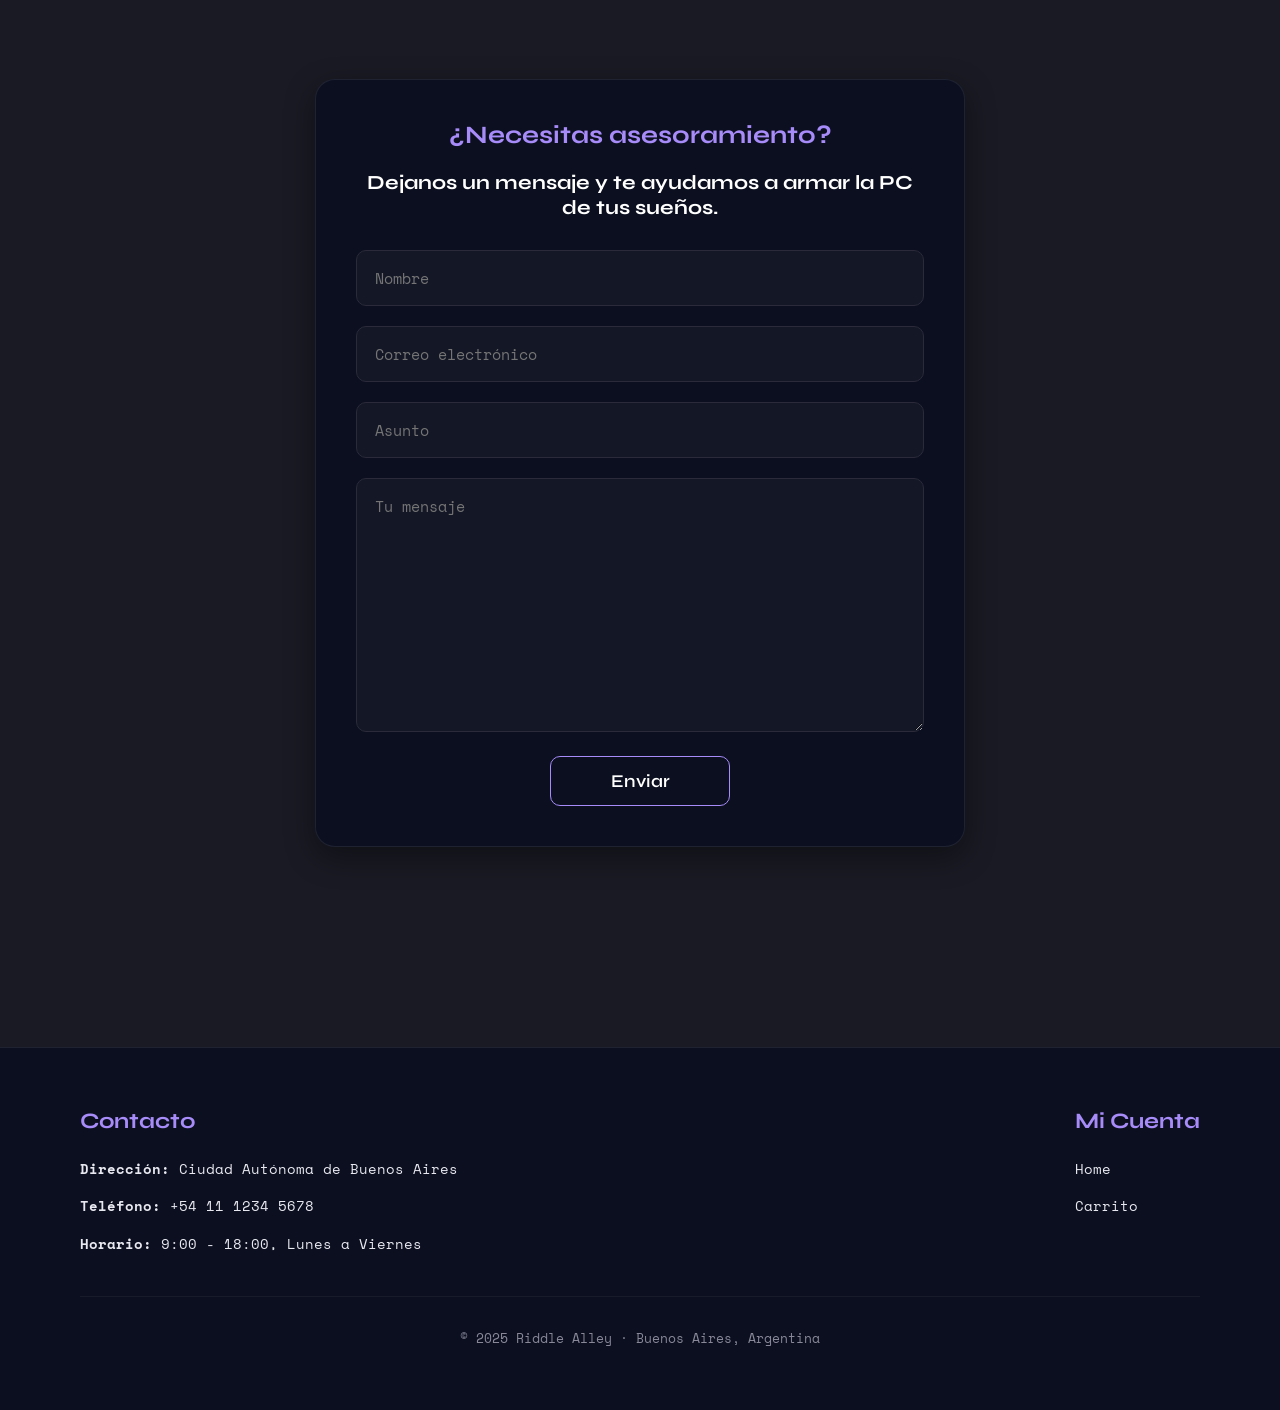
==== commit 63ddd273: "actualización css responsive" ====
--- a/index.html
+++ b/index.html
@@ -18,7 +18,7 @@
 
 <div class="categorias-container">
         <div class="categorias">
-            <input type="button" value="Catalogo">
+            <input type="button" value="Catálogo">
         </div>
 
         <div class="categorias">
@@ -26,14 +26,14 @@
         </div>
 
         <div class="categorias">
-                <input type="button" value="Compatibilidad">     
+            <input type="button" value="Armamos tu setup" onclick="location.href='#contacto'">
         </div>
 </div>
 
 <div class="nav-right">
         <div class="nav-search">
             <form role="search">
-            <input type="search" placeholder="Buscar componentes...">
+            <input type="search" placeholder="🔎Buscar componentes...">
             </form>  
         </div>
         <button class="carrito-btn">🛒Carrito</button>      
@@ -53,8 +53,8 @@
     <div class="texto"> 
         <h1>Armá tu setup <span class="transparente">perfecto.</span></h1>
         <p class="desc-titulo"><span class="riddlealley">Riddle Alley</span> tiene el hardware ideal para cada nivel, con guías que hacen simple lo que parece complicado. </p>
-            <button>Explorar Catalogo</button>
-            <button>Ver Combos</button>
+        <button class="hero-btn">Explorar Catálogo</button>
+        <button class="hero-btn">Ver Combos</button>
     </div>
 
     <!-- <div class="productos-destacados">
@@ -76,146 +76,115 @@
 </div>
 
 <div class="grid">
-    
-    <div class="tarjetas"> 
-        <div class="product-image"> 
-            <img src="img/unsplashprueba.jpg">
-        </div>
-
-        <div class="info">
-            <p class="categoria">Tarjeta de Video</p>
-            <h2 class="titulo">RTX 4090</h2>
-            <p class="precio">$1.400.000</p>
-            <div class="btn">
-            <button class="comprar">Comprar</button>
-            </div>
-        </div>
-    </div>
-
-    <div class="tarjetas"> 
-        <div class="product-image"> 
-            <img src="img/unsplashprueba.jpg">
-        </div>
-
-        <div class="info">
-            <p class="categoria">Tarjeta de Video</p>
-            <h2 class="titulo">RTX 4090</h2>
-            <p class="precio">$1.400.000</p>
-            <div class="btn">
-            <button class="comprar">Comprar</button>
-            </div>
-        </div>
-    </div>
-
-    <div class="tarjetas"> 
-        <div class="product-image"> 
-            <img src="img/unsplashprueba.jpg">
-        </div>
-
-        <div class="info">
-            <p class="categoria">Tarjeta de Video</p>
-            <h2 class="titulo">RTX 4090</h2>
-            <p class="precio">$1.400.000</p>
-            <div class="btn">
-            <button class="comprar">Comprar</button>
-            </div>
-        </div>
-    </div>
-
-    <div class="tarjetas"> 
-        <div class="product-image"> 
-            <img src="img/unsplashprueba.jpg">
-        </div>
-
-        <div class="info">
-            <p class="categoria">Tarjeta de Video</p>
-            <h2 class="titulo">RTX 4090</h2>
-            <p class="precio">$1.400.000</p>
-            <div class="btn">
-            <button class="comprar">Comprar</button>
-            </div>
-        </div>
-    </div>
-
-    <div class="tarjetas"> 
-        <div class="product-image"> 
-            <img src="img/unsplashprueba.jpg">
-        </div>
-
-        <div class="info">
-            <p class="categoria">Tarjeta de Video</p>
-            <h2 class="titulo">RTX 4090</h2>
-            <p class="precio">$1.400.000</p>
-            <div class="btn">
-            <button class="comprar">Comprar</button>
-            </div>
-        </div>
-    </div>
-
-    <div class="tarjetas"> 
-        <div class="product-image"> 
-            <img src="img/unsplashprueba.jpg">
-        </div>
-
-        <div class="info">
-            <p class="categoria">Tarjeta de Video</p>
-            <h2 class="titulo">RTX 4090</h2>
-            <p class="precio">$1.400.000</p>
-            <div class="btn">
-            <button class="comprar">Comprar</button>
-            </div>
-        </div>
-    </div>
-
-    <div class="tarjetas"> 
-        <div class="product-image"> 
-            <img src="img/unsplashprueba.jpg">
-        </div>
-
-        <div class="info">
-            <p class="categoria">Tarjeta de Video</p>
-            <h2 class="titulo">RTX 4090</h2>
-            <p class="precio">$1.400.000</p>
-            <div class="btn">
-            <button class="comprar">Comprar</button>
-            </div>
-        </div>
-    </div>
-
-    <div class="tarjetas"> 
-        <div class="product-image"> 
-            <img src="img/unsplashprueba.jpg">
-        </div>
-
-        <div class="info">
-            <p class="categoria">Tarjeta de Video</p>
-            <h2 class="titulo">RTX 4090</h2>
-            <p class="precio">$1.400.000</p>
-            <div class="btn">
-            <button class="comprar">Comprar</button>
-            </div>
-        </div>
-    </div>
-
-    <div class="tarjetas"> 
-        <div class="product-image"> 
-            <img src="img/unsplashprueba.jpg">
-        </div>
-
-        <div class="info">
-            <p class="categoria">Tarjeta de Video</p>
-            <h2 class="titulo">RTX 4090</h2>
-            <p class="precio">$1.400.000</p>
-            <div class="btn">
-            <button class="comprar">Comprar</button>
-            </div>
-        </div>
-    </div>
-
-
-    <div class="tarjetas"> 
-        <div class="product-image"> 
-            <img src="img/unsplashprueba.jpg">
+    <div class="tarjetas"> 
+        <div class="product-image"> 
+            <img src="../img/imagen.jpg">
+        </div>
+
+        <div class="info">
+            <p class="categoria">Tarjeta de Video</p>
+            <h2 class="titulo">RTX 4090</h2>
+            <p class="precio">$1.400.000</p>
+            <div class="btn">
+            <button class="comprar">Comprar</button>
+            </div>
+        </div>
+    </div>
+
+    <div class="tarjetas"> 
+        <div class="product-image"> 
+            <img src="../img/imagen.jpg">
+        </div>
+
+        <div class="info">
+            <p class="categoria">Tarjeta de Video</p>
+            <h2 class="titulo">RTX 4090</h2>
+            <p class="precio">$1.400.000</p>
+            <div class="btn">
+            <button class="comprar">Comprar</button>
+            </div>
+        </div>
+    </div>
+
+    <div class="tarjetas"> 
+        <div class="product-image"> 
+            <img src="../img/imagen.jpg">
+        </div>
+
+        <div class="info">
+            <p class="categoria">Tarjeta de Video</p>
+            <h2 class="titulo">RTX 4090</h2>
+            <p class="precio">$1.400.000</p>
+            <div class="btn">
+            <button class="comprar">Comprar</button>
+            </div>
+        </div>
+    </div>
+
+    <div class="tarjetas"> 
+        <div class="product-image"> 
+            <img src="../img/imagen.jpg">
+        </div>
+
+        <div class="info">
+            <p class="categoria">Tarjeta de Video</p>
+            <h2 class="titulo">RTX 4090</h2>
+            <p class="precio">$1.400.000</p>
+            <div class="btn">
+            <button class="comprar">Comprar</button>
+            </div>
+        </div>
+    </div>
+
+    <div class="tarjetas"> 
+        <div class="product-image"> 
+            <img src="../img/imagen.jpg">
+        </div>
+
+        <div class="info">
+            <p class="categoria">Tarjeta de Video</p>
+            <h2 class="titulo">RTX 4090</h2>
+            <p class="precio">$1.400.000</p>
+            <div class="btn">
+            <button class="comprar">Comprar</button>
+            </div>
+        </div>
+    </div>
+
+    <div class="tarjetas"> 
+        <div class="product-image"> 
+            <img src="../img/imagen.jpg">
+        </div>
+
+        <div class="info">
+            <p class="categoria">Tarjeta de Video</p>
+            <h2 class="titulo">RTX 4090</h2>
+            <p class="precio">$1.400.000</p>
+            <div class="btn">
+            <button class="comprar">Comprar</button>
+            </div>
+        </div>
+    </div>
+
+    <div class="tarjetas"> 
+        <div class="product-image"> 
+            <img src="../img/imagen.jpg">
+        </div>
+
+        <div class="info">
+            <p class="categoria">Tarjeta de Video</p>
+            <h2 class="titulo">RTX 4090</h2>
+            <p class="precio">$1.400.000</p>
+            <div class="btn">
+            <button class="comprar">Comprar</button>
+            </div>
+        </div>
+    </div>
+
+
+    <div class="tarjetas"> 
+        <div class="product-image"> 
+            <img src="../img/imagen.jpg">
         </div>
 
         <div class="info">
@@ -231,64 +200,156 @@
 
 <!--COMBOS-->
 <div class="combos-desc">
-        <p>Combos <span class="transparente">listos para usar.</span></p>
-</div>
-        <p class="desc">No sabés por dónde empezar? Elegí un combo según tu uso. Todo lo que necesitás, con componentes compatibles entre sí. </p></div>
-
-
-
-
-
-
-
-
-
-
-
-
-
-
-<grid class="grid-combos">
-
-<div class="tarjeta-combos">
-    
-    
-    <div class="tarjetas"> 
-        <div class="icono"> 
-            <img src="../Proyecto frontend/img/unsplashprueba.jpg">
-        </div>
-
-        <div class="info">
-            <p class="Pack">Starter Pack</p>
-            <h2 class="desc-pack">Primera PC gamer sin gastar de más. Juega los títulos actuales en 1080p, hace las tareas del cole y tiene espacio para crecer.</h2>
-            <ul class="desc-combo"> 
-                <li>Ryzen 5 7600</li>
-                <li>RX 7600</li>
-                <li>Kingston Fury 16GB DDR5</li>
-                <li>WD Black 1TB NVMe</li>
-            </ul>
-            <p class="precio">$670.000></p>
-            <div class="btn">
-            <button class="comprar">Comprar</button>
-            </div>
-        </div>
-    </div>
-
-</div>
-
-
-
-
-
-
-
-
-
-
-
-</grid>
-
-
+        <p class="title-1">Combos <span class="transparente">listos para usar.</span></p>
+        <p class="desc">¿No sabés por dónde empezar? Elegí un combo según tu uso. <br>    Todo lo que necesitás, con componentes compatibles entre sí. </p>
+
+</div>
+
+<div class="grid-combos">
+        <div class="tarjeta-combos">
+                <div class="icono"> 
+                    <img src="../img/imagen.jpg">
+                </div>
+
+                <div class="info-pack">
+                    <p class="pack">Starter Pack</p>
+                    <h2 class="desc-pack">Primera PC gamer sin gastar de más. Juega los títulos actuales en 1080p, hace las tareas del cole y tiene espacio para crecer.</h2>
+                    <ul class="desc-combo"> 
+                        <li>Ryzen 5 7600</li>
+                        <li>RX 7600</li>
+                        <li>Kingston Fury 16GB DDR5</li>
+                        <li>WD Black 1TB NVMe</li>
+                    </ul>
+                    <p class="precio">$670.000</p>
+                    <div class="btn">
+                        <button class="comprar">Comprar</button>
+                    </div>
+                </div>
+        </div>
+
+        <div class="tarjeta-combos">
+                <div class="icono"> 
+                    <img src="../img/imagen.jpg">
+                </div>
+
+                <div class="info-pack">
+                    <p class="pack">Creator Setup</p>
+                    <h2 class="desc-pack">Streameá, editá y jugá sin cuellos de botella. RAM suficiente para multitarea y GPU potente para transmitir en calidad.</h2>
+                    <ul class="desc-combo"> 
+                        <li>Ryzen 7 7700X</li>
+                        <li>RTX 4070 Super</li>
+                        <li>Kingston Fury 32GB DDR5</li>
+                        <li>Samsung 990 Pro 2TB</li>
+                    </ul>
+                    <p class="precio">$1.700.000</p>
+                    <div class="btn">
+                        <button class="comprar">Comprar</button>
+                    </div>
+                </div>
+        </div>
+
+        <div class="tarjeta-combos">
+                <div class="icono"> 
+                    <img src="../img/imagen.jpg"/>
+                </div>
+
+                <div class="info-pack">
+                    <p class="pack">Beast Mode</p>
+                    <h2 class="desc-pack">Sin compromisos. El build más potente del catálogo para gaming 4K, renders y cualquier cosa que se te ocurra.</h2>
+                    <ul class="desc-combo"> 
+                        <li>Core i9-14900K</li>
+                        <li>RTX 4090</li>
+                        <li>G.Skill 32GB DDR5</li>
+                        <li>Samsung 990 Pro 2TB + HDD 2TB</li>
+                    </ul>
+                    <p class="precio">$2.700.000</p>
+                    <div class="btn">
+                        <button class="comprar">Comprar</button>
+                    </div>
+                </div>
+        </div>
+</div>
+
+
+<section id="contacto" class="form-details">
+
+    <form action="https://formspree.io/f/xzdkrglk" method="POST" id="formularioContacto">
+
+        <span>¿Necesitas asesoramiento?</span>
+        <h2>Dejanos un mensaje y te ayudamos a armar la PC de tus sueños.</h2>
+
+        <div class="campo-control">
+            <input 
+                type="text" 
+                id="tuNombre" 
+                name="Nombre" 
+                placeholder="Nombre"
+                required
+            >
+        </div>
+
+        <div class="campo-control">
+            <input 
+                type="email" 
+                id="tuCorreo" 
+                name="Correo" 
+                placeholder="Correo electrónico"
+                required
+            >
+        </div>
+
+        <div class="campo-control">
+            <input 
+                type="text" 
+                id="asunto" 
+                name="Asunto" 
+                placeholder="Asunto"
+                required
+            >
+        </div>
+
+        <div class="campo-control">
+            <textarea 
+                id="tuMensaje" 
+                name="Mensaje" 
+                cols="30" 
+                rows="10" 
+                placeholder="Tu mensaje"
+                required
+            ></textarea>
+        </div>
+
+        <button type="submit">Enviar</button>
+
+    </form>
+
+</section>
+
+<footer class="footer">
+    <div class="footer-col">
+        <h4>Contacto</h4>
+        <p><strong>Dirección:</strong> Ciudad Autónoma de Buenos Aires</p>
+        <p><strong>Teléfono:</strong> +54 11 1234 5678</p>
+        <p><strong>Horario:</strong> 9:00 - 18:00, Lunes a Viernes</p>
+    </div>
+
+
+    <div class="footer-col">
+
+        <h4>Mi Cuenta</h4>
+
+        <a href="#">Home</a>
+        <a href="#">Carrito</a>
+
+    </div>
+
+
+    <div class="copyright">
+        <p>© 2025 Riddle Alley · Buenos Aires, Argentina</p>
+    </div>
+
+</footer>
 
 </body>
-</html>+
+</html>
--- a/estilos/styles.css
+++ b/estilos/styles.css
@@ -6,6 +6,7 @@
     --text-secundario: #888899;
     --font-family: font-family: 'Space Mono', monospace;
     --bordes: #2a2a3a;
+
 }
 
 @import url('https://fonts.googleapis.com/css2?family=Raleway:ital,wght@0,100..900;1,100..900&family=Syne:wght@800&display=swap');
@@ -15,6 +16,13 @@
     padding: 0;
     box-sizing: border-box;
 }
+
+html {
+    scroll-behavior: smooth;
+}
+
+
+
 body {
     background-color: var(--fondo);
 }
@@ -28,12 +36,11 @@
 
 .nav-container{
     display:flex;
-    background-color: var(--fondo);
+    background: rgba(26, 26, 36, 0.85);
     justify-content: space-between;
     align-items: center;
     padding: 10px 20px;
     font-family: 'Space Mono', monospace;
-
 }
 
 .logo-container {
@@ -131,7 +138,7 @@
     display: flex;
     justify-content: center;
     align-items: center;
-
+    margin-bottom: 150px;
 }
 
 .video-fondo{
@@ -146,7 +153,7 @@
 
 .texto{
     width: 100%;
-    padding: 190px;
+    padding: 80px 190px 190px;
     text-align: center;
     box-sizing: border-box;   /* evita que el padding rompa el ancho */
 }
@@ -177,29 +184,31 @@
 }
 
 
-
-button{
+button {
+    border: none;
+    cursor: pointer;
+}
+
+
+.hero-btn {
     width: 150px;
     background-color: rgb(36, 134, 214);
-    margin: 10px;
     padding: 10px;
-    border: none;
     color: white;
-    cursor: pointer;
-}
-
-
-
-
+    border-radius: 8px;
+  
+}
 
 /*PRODUCTOS*/
+
 .titulo-productos-destacados{
     display: flex;
     justify-content: center;
     align-items: center;
     background-color: var(--bordes);
-    border-radius: 8px;
     padding: 40px 0;
+    margin-top: 150px;
+
 }
 
 .titulo-desc{
@@ -216,16 +225,17 @@
 
 .grid{
     display: grid;
-    grid-template-columns: repeat(auto-fill, minmax(260px, 1fr));
+ grid-template-columns: repeat(4, 300px);
     gap: 40px;
-    margin: 40px 80px;
-    padding: 0;
+    justify-content: center;
+    margin: 80px auto;
     font-family: "syne", sans-serif;
+    
 }
 
 
 .tarjetas {
-    width: 280px;
+    width: 300px;
     height: 420px;
     background: #0b0f1f;
     border-radius: 20px;
@@ -235,6 +245,11 @@
     box-shadow: 0 10px 30px rgba(0,0,0,0.4);
 }
 
+.tarjetas:hover{
+    transform: translateY(-8px);
+    border: 1px solid var(--color-primario);
+}
+
 
 .product-image {
     width: 100%;
@@ -259,6 +274,7 @@
 }
 
 .categoria {
+    text-align: center;
     font-size: 20px;
     letter-spacing: 2px;
     color: var(--color-primario);
@@ -293,19 +309,31 @@
     justify-content: center;
 }
 
-.comprar{
-    background: var(--fondo);
-    border: 1px solid var(--bordes);
-    color: var(--color-secundario);
-    border-radius: 8px;
-    font: var(--font-family);
-    width: 140px;
-    height: 40px;
-}
+.comprar {
+    width: 160px;
+    height: 45px;
+    background: transparent;
+    border: 1px solid var(--color-primario);
+    color: white;
+    border-radius: 10px;
+
+    display: flex;
+    justify-content: center;
+    align-items: center;
+
+    font-family: "Syne", sans-serif;
+    font-size: 18px;
+    font-weight: 600;
+
+    cursor: pointer;
+    transition: 0.3s;
+}
+
 
 .comprar:hover {
-     border: 1px solid var(--color-primario);
-     font-size: 20px;
+    background: var(--color-primario);
+    color: black;
+    transform: translateY(-2px);
 }
 
 
@@ -313,53 +341,460 @@
 
 .combos-desc{
     display: flex;
-   justify-content: center;
+    flex-direction: column;
+    align-items: center;
     color: var(--color-secundario);
     font-family: "syne", sans-serif;
     font-weight: 800;
     font-size: 50px;
-
-}
-
+    margin-top: 150px;
+}
+
+.title-1{
+    font-family:  "syne", sans-serif; 
+}
 
 .desc{
-   display: flex;
-   justify-content: left;
-   margin: 5px;
+    max-width: 900px;
     color: var(--text);
     font-family: "syne", sans-serif;
     font-weight: 500;
-    font-size: 30px;  
-}
-
-
+    font-size: 24px;
+    margin: 30px;
+    padding: 10px;
+    letter-spacing: 1px;
+}
 
 .grid-combos {
     display: grid;
-    grid-template-columns: repeat(auto-fill, minmax(260px, 1fr));
-    gap: 57px;
-    margin: 140px;
-    padding: 17px;
+    grid-template-columns: repeat(3, 320px);
+    gap: 50px;
+    justify-content: center;
+    margin: auto;
     font-family:  "syne", sans-serif; 
 }
 
 
-.tarjetas-combos{
-    display: grid;
-    grid-template-columns: repeat(auto-fill, minmax(260px, 1fr));
-    gap: 57px;
-    margin: 140px;
-     padding: 17px;
-    font-family:  "syne", sans-serif; 
-}
-
-.tarjetas{
-        width: 280px;
-    height: 420px;
+.tarjeta-combos{
+    width: 320px;
+    min-height: 650px;
     background: #0b0f1f;
     border-radius: 20px;
     overflow: hidden;
-    position: relative;
     border: 1px solid rgba(255,255,255,0.08);
     box-shadow: 0 10px 30px rgba(0,0,0,0.4);
-}+}
+
+.icono img{
+    width: 100%;
+    height: 220px;
+    object-fit: cover;
+    display: block;
+}
+
+.precio{
+    font-size: 24px;
+    color: var(--color-secundario);
+    font-weight: 700;
+    margin-bottom: 15px;
+    align-items: center;
+}
+
+.desc-pack {
+    font-size: 15px;
+    font-weight: 400;
+    color: var(--color-secundario);
+    line-height: 1.6;
+    margin-bottom: 20px;
+}
+
+.desc-combo {
+    color: #d1d5db;
+    margin-left: 20px;
+    line-height: 1.8;
+    margin-bottom: 20px;
+}
+
+.precio {
+    font-size: 32px;
+    font-weight: bold;
+    color: white;
+    margin-top: 30px;
+    text-align: center;
+}
+
+.tarjeta-combos:hover {
+    transform: translateY(-8px);
+    border: 1px solid var(--color-primario);
+}
+
+
+.info-pack {
+    padding: 25px;
+}
+
+.pack {
+    color: var(--color-primario);
+    font-family: "syne", sans-serif;
+    font-size: 30px;
+    font-weight: bold;
+    text-align: center;
+}   
+
+
+/*FORMULARIO CONTACTO*/
+
+.form-details {
+    display: flex;
+    justify-content: center;
+    align-items: center;
+    padding: 80px 20px;
+    margin-top: 100px;
+}
+
+.form-details form {
+    width: 100%;
+    max-width: 650px;
+    background: #0b0f1f;
+    border: 1px solid rgba(255,255,255,0.08);
+    border-radius: 20px;
+    padding: 40px;
+    box-shadow: 0 10px 30px rgba(0,0,0,0.4);
+
+    display: flex;
+    flex-direction: column;
+    gap: 20px;
+}
+
+.form-details form span {
+    font-size: 25px;
+    font-family: "Syne", sans-serif;
+    color: var(--color-primario);
+    font-weight: 700;
+    text-align: center;
+}
+
+.form-details form h2 {
+    font-size: 20px;
+    font-family: "Syne", sans-serif;
+    color: white;
+    text-align: center;
+    margin-bottom: 10px;
+}
+
+.campo-control {
+    width: 100%;
+}
+
+.form-details form input,
+.form-details form textarea {
+    width: 100%;
+    padding: 16px 18px;
+    background: rgba(255,255,255,0.03);
+    border: 1px solid var(--bordes);
+    border-radius: 10px;
+    outline: none;
+    color: white;
+    font-family: "Space Mono", monospace;
+    font-size: 15px;
+    transition: 0.3s;
+}
+
+.form-details form input:focus,
+.form-details form textarea:focus {
+    border: 1px solid var(--color-primario);
+    box-shadow: 0 0 10px rgba(167,139,249,0.15);
+}
+
+.form-details form textarea {
+    min-height: 160px;
+    resize: vertical;
+}
+
+.form-details form button {
+    width: 180px;
+    height: 50px;
+    background: transparent;
+    border: 1px solid var(--color-primario);
+    color: white;
+    border-radius: 10px;
+
+    display: flex;
+    justify-content: center;
+    align-items: center;
+
+    font-family: "Syne", sans-serif;
+    font-size: 18px;
+    font-weight: 600;
+
+    cursor: pointer;
+    transition: 0.3s;
+    margin: 0 auto;
+}
+
+.form-details form button:hover {
+    background: var(--color-primario);
+    color: black;
+    transform: translateY(-2px);
+    box-shadow: 0 0 20px rgba(167,139,249,0.25);
+}
+
+
+/*FOOTER*/
+
+.footer {
+    margin-top: 120px;
+    padding: 60px 80px;
+    background: #0b0f1f;
+    border-top: 1px solid rgba(255,255,255,0.08);
+
+    display: flex;
+    justify-content: space-between;
+    align-items: flex-start;
+    flex-wrap: wrap;
+    gap: 40px;
+}
+
+.footer-col {
+    display: flex;
+    flex-direction: column;
+    gap: 12px;
+}
+
+.footer h4 {
+    font-size: 22px;
+    font-family: "Syne", sans-serif;
+    color: var(--color-primario);
+    margin-bottom: 10px;
+}
+
+.footer p,
+.footer a {
+    color: var(--text);
+    font-family: "Space Mono", monospace;
+    font-size: 14px;
+    text-decoration: none;
+    line-height: 1.8;
+}
+
+.footer a:hover {
+    color: var(--color-primario);
+}
+
+.copyright {
+    width: 100%;
+    text-align: center;
+    padding-top: 30px;
+    border-top: 1px solid rgba(255,255,255,0.05);
+}
+
+.copyright p {
+    font-size: 13px;
+    color: var(--text-secundario);
+}
+
+
+/* RESPONSIVE*/
+
+@media (max-width: 768px) {
+
+    .form-details {
+        padding: 50px 20px;
+    }
+
+    .form-details form {
+        padding: 30px 20px;
+    }
+
+    .form-details form h2 {
+        font-size: 28px;
+    }
+
+    .form-details form button {
+        width: 100%;
+    }
+
+    .footer {
+        padding: 40px 20px;
+        flex-direction: column;
+        gap: 30px;
+    }
+
+    .footer-col {
+        width: 100%;
+    }
+
+    .follow .icon {
+        flex-wrap: wrap;
+    }
+}
+
+
+
+/* MOBILE */
+@media (max-width: 768px) {
+
+    /* NAV */
+
+    .nav-container {
+        flex-direction: column;
+        gap: 20px;
+        padding: 20px;
+    }
+
+    .logo-container {
+        font-size: 18px;
+    }
+
+    .categorias-container {
+        flex-direction: column;
+        width: 100%;
+        gap: 15px;
+        align-items: center;
+    }
+
+    .categorias input {
+        width: 100%;
+        max-width: 280px;
+    }
+
+    .nav-right {
+        flex-direction: column;
+        width: 100%;
+        gap: 15px;
+    }
+
+    .nav-search {
+        width: 100%;
+        max-width: 320px;
+    }
+
+    .nav-search input {
+        width: 100%;
+    }
+
+    .carrito-btn {
+        width: 100%;
+        max-width: 280px;
+    }
+
+    /* HERO */
+
+    h1 {
+        font-size: 38px;
+        line-height: 1.2;
+    }
+
+    .texto {
+        padding: 60px 20px 100px;
+    }
+
+    .desc-titulo {
+        font-size: 16px;
+        margin: 20px 0;
+    }
+
+    .hero-section {
+        margin-bottom: 80px;
+    }
+
+    .hero-btn {
+        width: 100%;
+        max-width: 220px;
+        margin: 10px auto;
+        display: block;
+    }
+
+    .video-fondo {
+        height: 70%;
+    }
+
+    /* TITULOS */
+
+    .titulo-desc {
+        font-size: 28px;
+        padding: 0 20px;
+    }
+
+    h2 {
+        font-size: 16px;
+        padding: 0 20px;
+    }
+
+    /* PRODUCTOS */
+
+    .grid {
+        grid-template-columns: 1fr;
+        justify-items: center;
+        gap: 30px;
+        margin: 50px 20px;
+    }
+
+    .tarjetas {
+        width: 100%;
+        max-width: 320px;
+    }
+
+    /* COMBOS */
+
+    .combos-desc {
+        font-size: 30px;
+        text-align: center;
+        padding: 0 20px;
+        margin-top: 100px;
+    }
+
+    .desc {
+        font-size: 18px;
+        text-align: center;
+    }
+
+    .grid-combos {
+        grid-template-columns: 1fr;
+        justify-items: center;
+        gap: 30px;
+        margin: 50px 20px;
+    }
+
+    .tarjeta-combos {
+        width: 100%;
+        max-width: 320px;
+        min-height: auto;
+    }
+
+    .pack {
+        font-size: 24px;
+    }
+
+    /* FORM */
+
+    .form-details {
+        flex-direction: column;
+        padding: 25px;
+        gap: 40px;
+    }
+
+    .form-details form {
+        width: 100%;
+    }
+
+    .form-details form h2 {
+        font-size: 22px;
+        line-height: 1.4;
+    }
+
+    .form-details form button {
+        width: 100%;
+    }
+
+    .form-details .people div {
+        flex-direction: column;
+        align-items: center;
+        text-align: center;
+    }
+
+    .form-details .people div img {
+        margin-right: 0;
+        margin-bottom: 15px;
+    }
+ }
